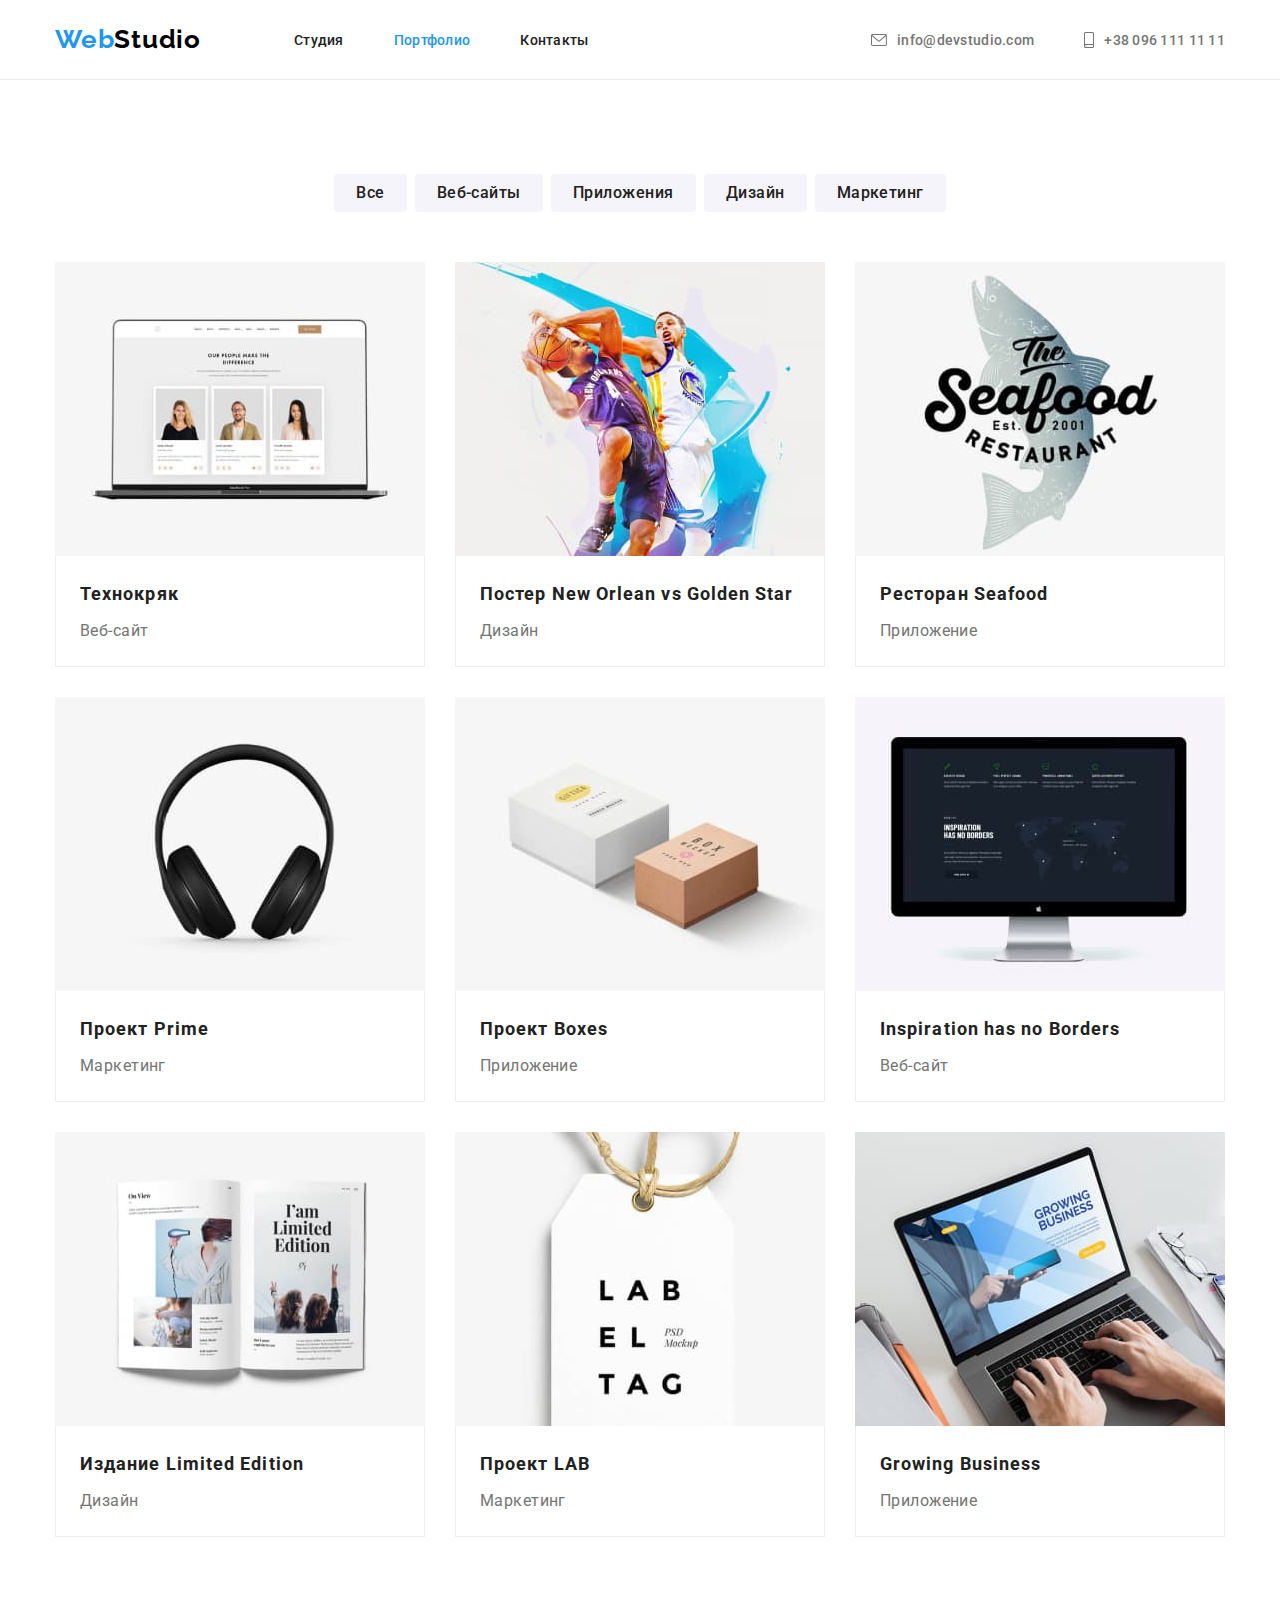
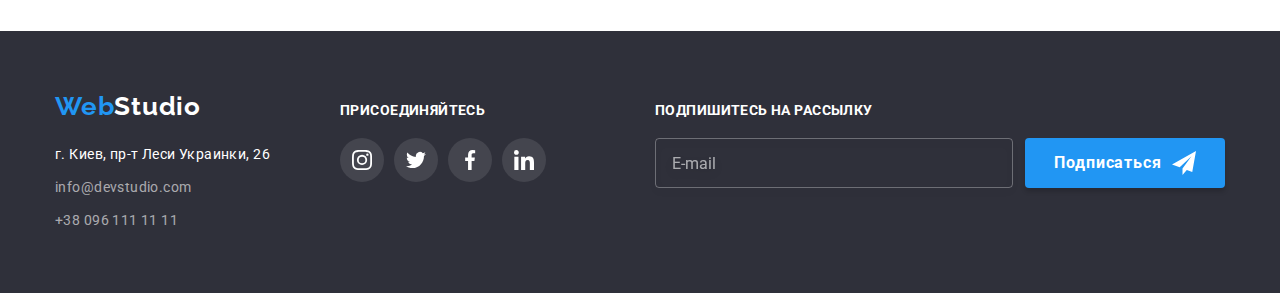
==== portfolio.html @ cc0d2522 "Переоформил Клиентов и Особенности" ====
<!DOCTYPE html>
<html lang="ru">
  <head>
    <meta charset="UTF-8" />
    <meta http-equiv="X-UA-Compatible" content="IE=edge" />
    <meta name="viewport" content="width=device-width, initial-scale=1.0" />
    <title>portfolio for homework8</title>
    <link rel="preconnect" href="https://fonts.googleapis.com" />
    <link rel="preconnect" href="https://fonts.gstatic.com" crossorigin />
    <link
      href="https://fonts.googleapis.com/css2?family=Raleway:wght@700&family=Roboto:wght@400;500;700;900&display=swap"
      rel="stylesheet"
    />
    <link
      rel="stylesheet"
      href="https://cdnjs.cloudflare.com/ajax/libs/modern-normalize/1.0.0/modern-normalize.min.css"
    />
    <link rel="stylesheet" href="./css/main.min.css" />
    <!-- <link rel="stylesheet" href="./css/styles.css" /> -->
  </head>

  <body>
    <header class="page-header">
      <div class="container">
        <nav class="header-nav">
          <a href="./" class="logo link page-header__logo"
            >Web<span class="logo-header">Studio</span></a
          >
          <ul class="site-nav">
            <li class="item"><a class="link site-nav__link" href="./index.html">Студия</a></li>
            <li class="item">
              <a class="current link site-nav__link" href="./portfolio.html">Портфолио</a>
            </li>
            <li class="item"><a class="link site-nav__link" href="#contacts">Контакты</a></li>
          </ul>
        </nav>
        <ul class="contacts-nav">
          <li class="item">
            <a class="link contacts-nav__link" href="mailto:info@devstudio.com">
              <svg class="contacts-nav__icon" width="16" height="12" aria-label="icon envelope">
                <use href="./images/icons.svg#icon-envelope"></use>
              </svg>
              info@devstudio.com</a
            >
          </li>
          <li class="item">
            <a class="link contacts-nav__link" href="tel:+380961111111">
              <svg class="contacts-nav__icon" width="10" height="16" aria-label="icon smartphone">
                <use href="./images/icons.svg#icon-smartphone"></use>
              </svg>
              +38 096 111 11 11</a
            >
          </li>
        </ul>
      </div>
    </header>

    <main>
      <section class="section">
        <div class="container">
          <h1 class="visually-hidden">Примеры работ (Портфолио)</h1>

          <ul class="filter-list">
            <li class="filter-list__item">
              <button type="button" class="filter-button">Все</button>
            </li>
            <li class="filter-list__item">
              <button type="button" class="filter-button">Веб-сайты</button>
            </li>
            <li class="filter-list__item">
              <button type="button" class="filter-button">Приложения</button>
            </li>
            <li class="filter-list__item">
              <button type="button" class="filter-button">Дизайн</button>
            </li>
            <li class="filter-list__item">
              <button type="button" class="filter-button">Маркетинг</button>
            </li>
          </ul>

          <ul class="examples">
            <li class="examples__item">
              <a class="examples__link link" href="">
                <div class="example-img-thumb">
                  <img src="./images/example1.jpg" alt="Пример сайта" width="370" height="294" />
                  <p class="popup-text">
                    Ресурс предлагает комплексные предложения с разным уровнем функционала и
                    сервисов. Все это позволит посетителю получить исчерпывающие сведения о компании
                    или частном лице.
                  </p>
                </div>
                <div class="examples__field">
                  <h2 class="examples__title">Технокряк</h2>
                  <p class="examples__text">Веб-сайт</p>
                </div>
              </a>
            </li>
            <li class="examples__item">
              <a class="examples__link link" href="">
                <div class="example-img-thumb">
                  <img src="./images/example2.jpg" alt="Пример сайта" width="370" height="294" />
                  <p class="popup-text">
                    Варкалось. Хливкие шорьки Пырялись по наве, И хрюкотали зелюки, Как мюмзики в
                    мове.
                  </p>
                </div>
                <div class="examples__field">
                  <h2 class="examples__title">Постер New Orlean vs Golden Star</h2>
                  <p class="examples__text">Дизайн</p>
                </div>
              </a>
            </li>
            <li class="examples__item">
              <a class="examples__link link" href="">
                <div class="example-img-thumb">
                  <img src="./images/example3.jpg" alt="Пример сайта" width="370" height="294" />
                  <p class="popup-text">
                    О, бойся Бармаглота, сын! Он так свирлеп и дик! А в глу́ше ры́мит исполин —
                    Злопастный Брандашмыг!
                  </p>
                </div>
                <div class="examples__field">
                  <h2 class="examples__title">Ресторан Seafood</h2>
                  <p class="examples__text">Приложение</p>
                </div>
              </a>
            </li>
            <li class="examples__item">
              <a class="examples__link link" href="">
                <div class="example-img-thumb">
                  <img src="./images/example4.jpg" alt="Пример сайта" width="370" height="294" />
                  <p class="popup-text">
                    Но взял он меч, и взял он щит, Высоких полон дум. В глущобу путь его лежит Под
                    дерево Тумтум.
                  </p>
                </div>
                <div class="examples__field">
                  <h2 class="examples__title">Проект Prime</h2>
                  <p class="examples__text">Маркетинг</p>
                </div>
              </a>
            </li>
            <li class="examples__item">
              <a class="examples__link link" href="">
                <div class="example-img-thumb">
                  <img src="./images/example5.jpg" alt="Пример сайта" width="370" height="294" />
                  <p class="popup-text">
                    Он стал под дерево и ждёт. И вдруг граахнул гром — Летит ужасный Бармаглот И
                    пылкает огнём!
                  </p>
                </div>
                <div class="examples__field">
                  <h2 class="examples__title">Проект Boxes</h2>
                  <p class="examples__text">Приложение</p>
                </div>
              </a>
            </li>
            <li class="examples__item">
              <a class="examples__link link" href="">
                <div class="example-img-thumb">
                  <img src="./images/example6.jpg" alt="Пример сайта" width="370" height="294" />
                  <p class="popup-text">
                    Раз-два, раз-два! Горит трава, Взы-взы — стрижает меч, Ува! Ува! И голова
                    Барабардает с плеч!
                  </p>
                </div>
                <div class="examples__field">
                  <h2 class="examples__title">Inspiration has no Borders</h2>
                  <p class="examples__text">Веб-сайт</p>
                </div>
              </a>
            </li>
            <li class="examples__item">
              <a class="examples__link link" href="">
                <div class="example-img-thumb">
                  <img src="./images/example7.jpg" alt="Пример сайта" width="370" height="294" />
                  <p class="popup-text">
                    О светозарный мальчик мой! Ты победил в бою! О храброславленный герой, Хвалу
                    тебе пою!
                  </p>
                </div>
                <div class="examples__field">
                  <h2 class="examples__title">Издание Limited Edition</h2>
                  <p class="examples__text">Дизайн</p>
                </div>
              </a>
            </li>
            <li class="examples__item">
              <a class="examples__link link" href="">
                <div class="example-img-thumb">
                  <img src="./images/example8.jpg" alt="Пример сайта" width="370" height="294" />
                  <p class="popup-text">
                    Варкалось. Хливкие шорьки Пырялись по наве. И хрюкотали зелюки, Как мюмзики в
                    мове.
                  </p>
                </div>
                <div class="examples__field">
                  <h2 class="examples__title">Проект LAB</h2>
                  <p class="examples__text">Маркетинг</p>
                </div>
              </a>
            </li>
            <li class="examples__item">
              <a class="examples__link link" href="">
                <div class="example-img-thumb">
                  <img src="./images/example9.jpg" alt="Пример сайта" width="370" height="294" />
                  <p class="popup-text">
                    Twas brillig, and the slithy toves Did gyre and gimble in the wabe; All mimsy
                    were the borogoves, And the mome raths outgrabe.
                  </p>
                </div>
                <div class="examples__field">
                  <h2 class="examples__title">Growing Business</h2>
                  <p class="examples__text">Приложение</p>
                </div>
              </a>
            </li>
          </ul>
        </div>
      </section>
    </main>

    <footer class="page-footer">
      <div class="container">
        <div class="contacts-block">
          <a href="./" class="logo link">Web<span class="logo-footer">Studio</span></a>
          <address id="contacts" class="footer-address">
            <ul class="contacts-list">
              <li class="item">
                <a
                  href="https://goo.gl/maps/wTGTLdtdXk9S9kmZ7"
                  target="_blank"
                  rel="noopener noreferrer"
                  class="link"
                  >г. Киев, пр-т Леси Украинки, 26
                </a>
              </li>
              <li class="item">
                <a class="contacts-list__link link" href="mailto:info@devstudio.com"
                  >info@devstudio.com</a
                >
              </li>
              <li class="item">
                <a class="contacts-list__link link" href="tel:+380961111111">+38 096 111 11 11</a>
              </li>
            </ul>
          </address>
        </div>

        <div class="connect-block">
          <b class="connect-block__title">Присоединяйтесь</b>
          <ul class="social-list">
            <li class="social-list__item">
              <a href="" class="social-list__link link page-footer__social-link">
                <svg class="social-list__icon" width="20" height="20" aria-label="instagram">
                  <use href="./images/icons.svg#icon-instagram"></use>
                </svg>
              </a>
            </li>
            <li class="social-list__item">
              <a href="" class="social-list__link link page-footer__social-link">
                <svg class="social-list__icon" width="20" height="20" aria-label="twitter">
                  <use href="./images/icons.svg#icon-twitter"></use>
                </svg>
              </a>
            </li>
            <li class="social-list__item">
              <a href="" class="social-list__link link page-footer__social-link">
                <svg class="social-list__icon" width="20" height="20" aria-label="facebook">
                  <use href="./images/icons.svg#icon-facebook"></use>
                </svg>
              </a>
            </li>
            <li class="social-list__item">
              <a href="" class="social-list__link link page-footer__social-link">
                <svg class="social-list__icon" width="20" height="20" aria-label="linkedin">
                  <use href="./images/icons.svg#icon-linkedin"></use>
                </svg>
              </a>
            </li>
          </ul>
        </div>

        <div class="subscription">
          <b class="subscription__title">Подпишитесь на рассылку</b>
          <form class="subscription__field">
            <input type="email" name="mail" class="subscription__input" placeholder="E-mail" />
            <button type="button" class="main-button footer-button">
              Подписаться
              <svg class="icon-out" width="24" height="24" aria-label="">
                <use href="./images/icons.svg#icon-send"></use>
              </svg>
              <svg class="icon-in" width="24" height="24" aria-label="">
                <use href="./images/icons.svg#icon-send"></use>
              </svg>
            </button>
          </form>
        </div>
      </div>
    </footer>
  </body>
</html>
---- css/main.min.css ----
:root{--accent-color: #2196F3;--accent-2-color: #188CE8;--main-text-color: #757575;--title-text-color: #212121;--white-color: #FFFFFF;--black-color: #000000;--footer-bg-color: #2F303A;--hero-gradient-color: rgba(47, 48, 58, 0.4);--worklist-bg-color: rgba(47, 48, 58, 0.8);--hero-bg-color: #C4C4C4;--team-bg-color: #F5F4FA;--footer-contacts-color: rgba(255, 255, 255, 0.6);--header-border-color: #ECECEC;--border-color: #EEEEEE;--social-link-color: #AFB1B8;--connect-bg-cos-color: rgba(255, 255, 255, 0.1);--example-popup-bg-color: rgba(33, 150, 243, 0.9);--backdrop-bg-color: rgba(0, 0, 0, 0.2);--close-button-border-color: rgba(0, 0, 0, 0.1);--placeholder-text-color: rgba(117, 117, 117, 0.5);--modal-input-bg-color: rgba(33, 33, 33, 0.2);--footer-input-bg-color: rgba(255, 255, 255, 0.3);--main-font: "Roboto", sans-serif;--title-font: "Raleway", sans-serif;--examples-gap: 30px}.link{text-decoration:none;color:inherit}ul{list-style:none;margin:0;padding:0}h1,h2,h3,h4,h5,h6,p{margin:0;padding:0}html{scroll-behavior:smooth}.visually-hidden{position:absolute;width:1px;height:1px;margin:-1px;border:0;padding:0;white-space:nowrap;clip-path:inset(100%);clip:rect(0 0 0 0);overflow:hidden}@keyframes changeCurrentLine{0%{transform:scaleX(0)}100%{transform:scaleX(1)}}body{font-family:var(--main-font);font-size:14px;line-height:1.714;letter-spacing:.03em;color:var(--main-text-color);background-color:var(--white-color)}.section{padding-top:60px;padding-bottom:60px}@media screen and (min-width: 1200px){.section{padding-top:94px;padding-bottom:94px}}.container{margin:0 auto;padding:0 15px}@media screen and (min-width: 480px){.container{width:480px}}@media screen and (min-width: 768px){.container{width:768px}}@media screen and (min-width: 1200px){.container{width:1200px}}img{display:block;max-width:100%;height:auto}.main-button{min-width:200px;height:50px;cursor:pointer;font-family:inherit;font-weight:700;font-size:16px;line-height:1.875;letter-spacing:.06em;border-radius:4px;border:1px solid rgba(0,0,0,0);box-shadow:0px 4px 4px rgba(0,0,0,.15);color:var(--white-color);background-color:var(--accent-color);transition:background-color 250ms cubic-bezier(0.4, 0, 0.2, 1)}.main-button:hover,.main-button:focus{background-color:var(--accent-2-color)}.logo{font-family:var(--title-font);font-size:26px;font-weight:700;line-height:1.192;letter-spacing:.03em;color:var(--accent-color)}.section-title{font-size:36px;font-weight:700;line-height:1.167;text-align:center;margin-bottom:50px;color:var(--title-text-color)}@media screen and (max-width: 1199px){.section-title{font-size:28px;margin-bottom:30px}}.social-list{display:flex;justify-content:center}.social-list__item:not(:last-child){margin-right:10px}.social-list__link{display:flex;justify-content:center;align-items:center;width:44px;height:44px;border-radius:50%;color:var(--social-link-color);background-color:var(--white-color);transition:color 250ms cubic-bezier(0.4, 0, 0.2, 1);transition:background-color 250ms cubic-bezier(0.4, 0, 0.2, 1)}.social-list__link:hover,.social-list__link:focus{color:var(--white-color);background-color:var(--accent-color);outline:none}.social-list__icon{fill:currentColor}.page-header{border-bottom:1px solid var(--header-border-color);background-color:var(--white-color)}.page-header .container{display:flex;align-items:center}.page-header__logo{margin-right:93px}.menu-button{display:inline-flex;justify-content:center;align-items:center;margin:0;padding:0;width:40px;height:40px;border:none;background-color:rgba(0,0,0,0)}.header-nav{display:flex;align-items:center}.logo-header{color:var(--black-color)}.site-nav,.contacts-nav{display:flex;align-items:center;padding-top:20px;padding-bottom:19px;font-size:14px;font-weight:500;line-height:1.143;letter-spacing:.02em}.site-nav .item:not(:last-child),.contacts-nav .item:not(:last-child){margin-right:50px}.site-nav__link{position:relative;display:block;padding-top:12px;padding-bottom:12px;color:var(--title-text-color);transition:color 250ms cubic-bezier(0.4, 0, 0.2, 1)}.site-nav__link:hover,.site-nav__link:focus{color:var(--accent-color)}.site-nav__link::after{content:"";display:block;width:100%;height:4px;position:absolute;left:0;bottom:-20px;background-color:var(--accent-color);border-radius:2px;transform:scaleX(0)}.current.site-nav__link::after{animation:changeCurrentLine 250ms cubic-bezier(0.4, 0, 0.2, 1) forwards}.site-nav .current{color:var(--accent-color)}.contacts-nav{margin-left:auto}.contacts-nav__icon{margin-right:10px;fill:currentColor}.contacts-nav__link{display:flex;align-items:center;padding-top:12px;padding-bottom:12px;color:var(--main-text-color);transition:color 250ms cubic-bezier(0.4, 0, 0.2, 1)}.contacts-nav__link:hover,.contacts-nav__link:focus{color:var(--accent-color)}.hero{max-width:1600px;margin:0 auto;height:600px;padding-top:200px;padding-bottom:200px;background-color:var(--hero-bg-color);text-align:center;background-image:linear-gradient(to bottom, var(--hero-gradient-color), var(--hero-gradient-color)),url(../images/hero.jpg);background-repeat:no-repeat;background-position:center}.hero__title{width:696px;margin:0 auto;margin-bottom:30px;font-size:44px;font-weight:900;line-height:1.364;letter-spacing:.06em;text-align:center;text-transform:uppercase;color:var(--white-color)}@media screen and (min-width: 768px){.feature-list{display:flex;flex-wrap:wrap;gap:30px}}@media screen and (min-width: 480px){.feature-list__item{width:450px}}@media screen and (max-width: 767px){.feature-list__item{margin-bottom:30px}}@media screen and (min-width: 768px){.feature-list__item{width:354px}}@media screen and (min-width: 1200px){.feature-list__item{width:270px}}.feature-list__icon-field{display:flex;align-items:center;justify-content:center;height:120px;margin-bottom:30px;background-color:var(--team-bg-color);border-radius:4px}.feature-list__title{font-size:14px;font-weight:700;line-height:1.143;letter-spacing:.03em;text-transform:uppercase;margin-bottom:10px;color:var(--title-text-color)}@media screen and (max-width: 767px){.feature-list__title{text-align:center}}.feature-list__text{font-weight:400}.works{padding-top:0}@media screen and (max-width: 1199px){.works{display:none}}.works-list{display:flex}.works-list__item{position:relative}.works-list__item:not(:last-child){margin-right:30px}.works-list__title{position:absolute;left:0;bottom:0;width:100%;height:70px;display:flex;align-items:center;justify-content:center;font-size:14px;font-weight:700;line-height:1.143;letter-spacing:.03em;text-transform:uppercase;color:var(--white-color);background-color:var(--worklist-bg-color)}.team{background-color:var(--team-bg-color)}@media screen and (min-width: 768px){.team-list{display:flex;flex-wrap:wrap;justify-content:center;gap:30px}}.team-list__item{width:270px;background-color:var(--white-color);text-align:center;box-shadow:0px 1px 3px rgba(0,0,0,.12),0px 1px 1px rgba(0,0,0,.14),0px 2px 1px rgba(0,0,0,.2);border-radius:0 0 4px 4px}@media screen and (max-width: 767px){.team-list__item{margin:0 auto 30px}}@media screen and (min-width: 480px){.team-list__item{width:450px;padding-bottom:24px}}@media screen and (min-width: 768px){.team-list__item{width:354px;padding-bottom:24px}}@media screen and (min-width: 1200px){.team-list__item{width:270px;padding-bottom:30px}}.team-list__img{margin-bottom:30px}.team-list__title{font-size:16px;font-weight:500;line-height:1.188;letter-spacing:.03em;margin-bottom:10px;color:var(--title-text-color)}.team-list__text{font-size:16px;font-weight:400;line-height:1.188;letter-spacing:.03em;margin-bottom:16px}.clients-list{display:flex;gap:30px}@media screen and (max-width: 1199px){.clients-list{flex-wrap:wrap}}@media screen and (min-width: 480px){.clients-list__item{width:calc((100% - 30px)/2)}}@media screen and (min-width: 768px){.clients-list__item{width:calc((100% - 60px)/3)}}@media screen and (min-width: 1200px){.clients-list__item{width:calc((100% - 150px)/6)}}.client-list__link{display:flex;align-items:center;justify-content:center;height:92px;color:var(--social-link-color);border:1px solid currentColor;border-radius:4px;transition:color 250ms cubic-bezier(0.4, 0, 0.2, 1)}.client-list__link:hover{color:var(--accent-color)}.client-list__link:focus{color:var(--accent-color);outline:none}.client-list__icon{fill:currentColor}.page-footer{background-color:var(--footer-bg-color);padding:60px 0}.page-footer .container{display:flex;align-items:baseline}.page-footer__social-link{color:var(--white-color);background-color:var(--connect-bg-cos-color)}.contacts-block{margin-right:70px}.logo-footer{color:var(--white-color)}.footer-address{font-style:normal;font-weight:400;color:var(--white-color);margin-top:20px}.contacts-list .item:not(:first-child){margin-top:9px}.contacts-list__link{font-style:normal;font-weight:400;color:var(--footer-contacts-color)}.connect-block__title,.subscription__title{display:block;margin-bottom:20px;font-weight:700;line-height:1.143;text-transform:uppercase;color:var(--white-color)}.subscription{margin-left:auto}.subscription__field{display:flex}.subscription__input{display:block;margin-right:12px;width:358px;height:50px;padding-left:16px;font-size:16px;line-height:1.25;border:1px solid var(--footer-input-bg-color);border-radius:4px;filter:drop-shadow(0px 4px 4px rgba(0, 0, 0, 0.15));color:var(--white-color);background-color:rgba(0,0,0,0)}.subscription__input::placeholder{color:var(--footer-contacts-color)}.footer-button{position:relative;display:flex;align-items:center;justify-content:center;gap:10px;overflow:hidden}.footer-button:hover,.footer-button:focus{background-color:var(--accent-2-color)}.footer-button .icon-in{position:absolute;right:27px;transform:translate(-40px, 40px)}.footer-button:hover .icon-out,.footer-button:focus .icon-out{transform:translate(40px, -40px);transition:transform 250ms cubic-bezier(0.4, 0, 0.2, 1)}.footer-button:hover .icon-in,.footer-button:focus .icon-in{transform:translateY(0);transition:transform 250ms cubic-bezier(0.4, 0, 0.2, 1)}.filter-list{display:flex;justify-content:center;margin-bottom:50px}.filter-list__item+.filter-list__item{margin-left:8px}.filter-button{padding:6px 22px;cursor:pointer;font-family:inherit;font-weight:500;font-size:16px;line-height:1.625;letter-spacing:.03em;color:var(--title-text-color);background-color:var(--team-bg-color);border-radius:4px;border-width:0;transition:box-shadow 250ms cubic-bezier(0.4, 0, 0.2, 1),background-color 250ms cubic-bezier(0.4, 0, 0.2, 1)}.filter-button:hover,.filter-button:focus{color:var(--white-color);background-color:var(--accent-color);box-shadow:0px 3px 1px rgba(0,0,0,.1),0px 1px 2px rgba(0,0,0,.08),0px 2px 2px rgba(0,0,0,.12)}.examples{display:flex;flex-wrap:wrap;margin-top:calc(-1*var(--examples-gap));margin-left:calc(-1*var(--examples-gap))}.examples__item{max-width:370px;margin-top:var(--examples-gap);margin-left:var(--examples-gap)}.examples__link{display:block;transition:box-shadow 250ms cubic-bezier(0.4, 0, 0.2, 1)}.examples__link:hover,.examples__link:focus{box-shadow:0px 1px 1px rgba(0,0,0,.12),0px 4px 4px rgba(0,0,0,.06),1px 4px 6px rgba(0,0,0,.16)}.examples__field{padding:20px 24px;border:solid var(--border-color);border-width:0 1px 1px 1px}.examples__title{font-weight:700;font-size:18px;line-height:2;letter-spacing:.06em;color:var(--title-text-color);margin-bottom:4px}.examples__text{font-weight:400;font-size:16px;line-height:1.875}.example-img-thumb{position:relative;overflow:hidden}.popup-text{display:flex;width:100%;height:100%;padding-left:24px;padding-right:24px;position:absolute;left:0;bottom:0;align-items:center;font-size:18px;line-height:1.556;color:var(--white-color);background:var(--example-popup-bg-color);pointer-events:none;transform:translateY(101%);transition:transform 250ms cubic-bezier(0.4, 0, 0.2, 1)}.examples__link:hover .popup-text,.examples__link:focus .popup-text{transform:translateY(0)}.backdrop{position:fixed;z-index:100;top:0;left:0;bottom:0;right:0;background-color:var(--backdrop-bg-color);opacity:1;visibility:visible;transition:opacity 250ms cubic-bezier(0.4, 0, 0.2, 1),visibility 250ms cubic-bezier(0.4, 0, 0.2, 1)}.backdrop.is-hidden{opacity:0;visibility:hidden;pointer-events:none}.modal{position:absolute;width:528px;top:50%;left:50%;padding:40px;background-color:var(--white-color);box-shadow:0px 1px 3px rgba(0,0,0,.12),0px 1px 1px rgba(0,0,0,.14),0px 2px 1px rgba(0,0,0,.2);border-radius:4px;transform:translate(-50%, -50%) scale(1);transition:transform 250ms cubic-bezier(0.4, 0, 0.2, 1)}.backdrop.is-hidden .modal{transform:translate(-50%, -50%) scale(1.25)}.close-modal-button{position:absolute;top:8px;right:8px;display:flex;justify-content:center;align-items:center;width:30px;height:30px;border:1px solid var(--close-button-border-color);border-radius:50%;color:var(--black-color);background-color:rgba(0,0,0,0);transition:color 250ms cubic-bezier(0.4, 0, 0.2, 1)}.close-modal-button:hover,.close-modal-button:focus{color:var(--accent-color)}.close-modal-button__icon{fill:currentColor}.order-form{text-align:center}.form-title{display:inline-block;font-size:20px;line-height:1.15;letter-spacing:.03em;color:var(--title-text-color)}.input-label{display:block;font-size:12px;line-height:1.167;letter-spacing:.01em;text-align:left;margin-top:12px}.input-label+.input-label{margin-top:10px}.input-area{position:relative;margin-top:4px}.input-field{display:block;width:100%;font-size:16px;height:40px;border:1px solid var(--modal-input-bg-color);border-radius:4px;padding-left:42px;background-color:rgba(0,0,0,0);cursor:pointer;color:var(--title-text-color);transition:border-color 250ms cubic-bezier(0.4, 0, 0.2, 1)}.input-field:hover,.input-field:focus{outline:none;border-color:var(--accent-color)}.input-icon{position:absolute;top:50%;transform:translateY(-50%);left:12px;fill:var(--title-text-color);transition:fill 250ms cubic-bezier(0.4, 0, 0.2, 1)}.input-field:hover+.input-icon,.input-field:focus+.input-icon{fill:var(--accent-color)}.textarea-field{display:block;margin-top:4px;resize:none;width:100%;font-size:14px;line-height:1.143;height:120px;padding:12px 16px;border:1px solid var(--modal-input-bg-color);border-radius:4px;background-color:rgba(0,0,0,0);cursor:pointer;color:var(--title-text-color);transition:border-color 250ms cubic-bezier(0.4, 0, 0.2, 1)}.textarea-field:hover,.textarea-field:focus{border-color:var(--accent-color);outline:none}.textarea-field::placeholder{font-size:12px;color:var(--placeholder-text-color);transition:font-size 250ms cubic-bezier(0.4, 0, 0.2, 1)}.textarea-field:hover::placeholder,.textarea-field:focus::placeholder{font-size:14px}.agree-field{margin-top:20px;margin-bottom:30px}.agree-field-label{display:inline-flex;align-items:center}.checkbox{appearance:none;position:absolute}.check-icon-field{display:inline-flex;justify-content:center;align-items:center;width:16px;height:15px;border:2px solid var(--title-text-color);border-radius:2px;margin-right:7px;transition:background-color 250ms cubic-bezier(0.4, 0, 0.2, 1),border-width 250ms cubic-bezier(0.4, 0, 0.2, 1)}.checkbox:focus-within+.check-icon-field{outline:1px solid var(--accent-color)}.checkbox:checked+.check-icon-field{background-color:var(--accent-color);border-width:0px}.agree-field input{margin-right:7px}.agree-link{margin-left:4px;color:var(--accent-color)}/*# sourceMappingURL=main.min.css.map */
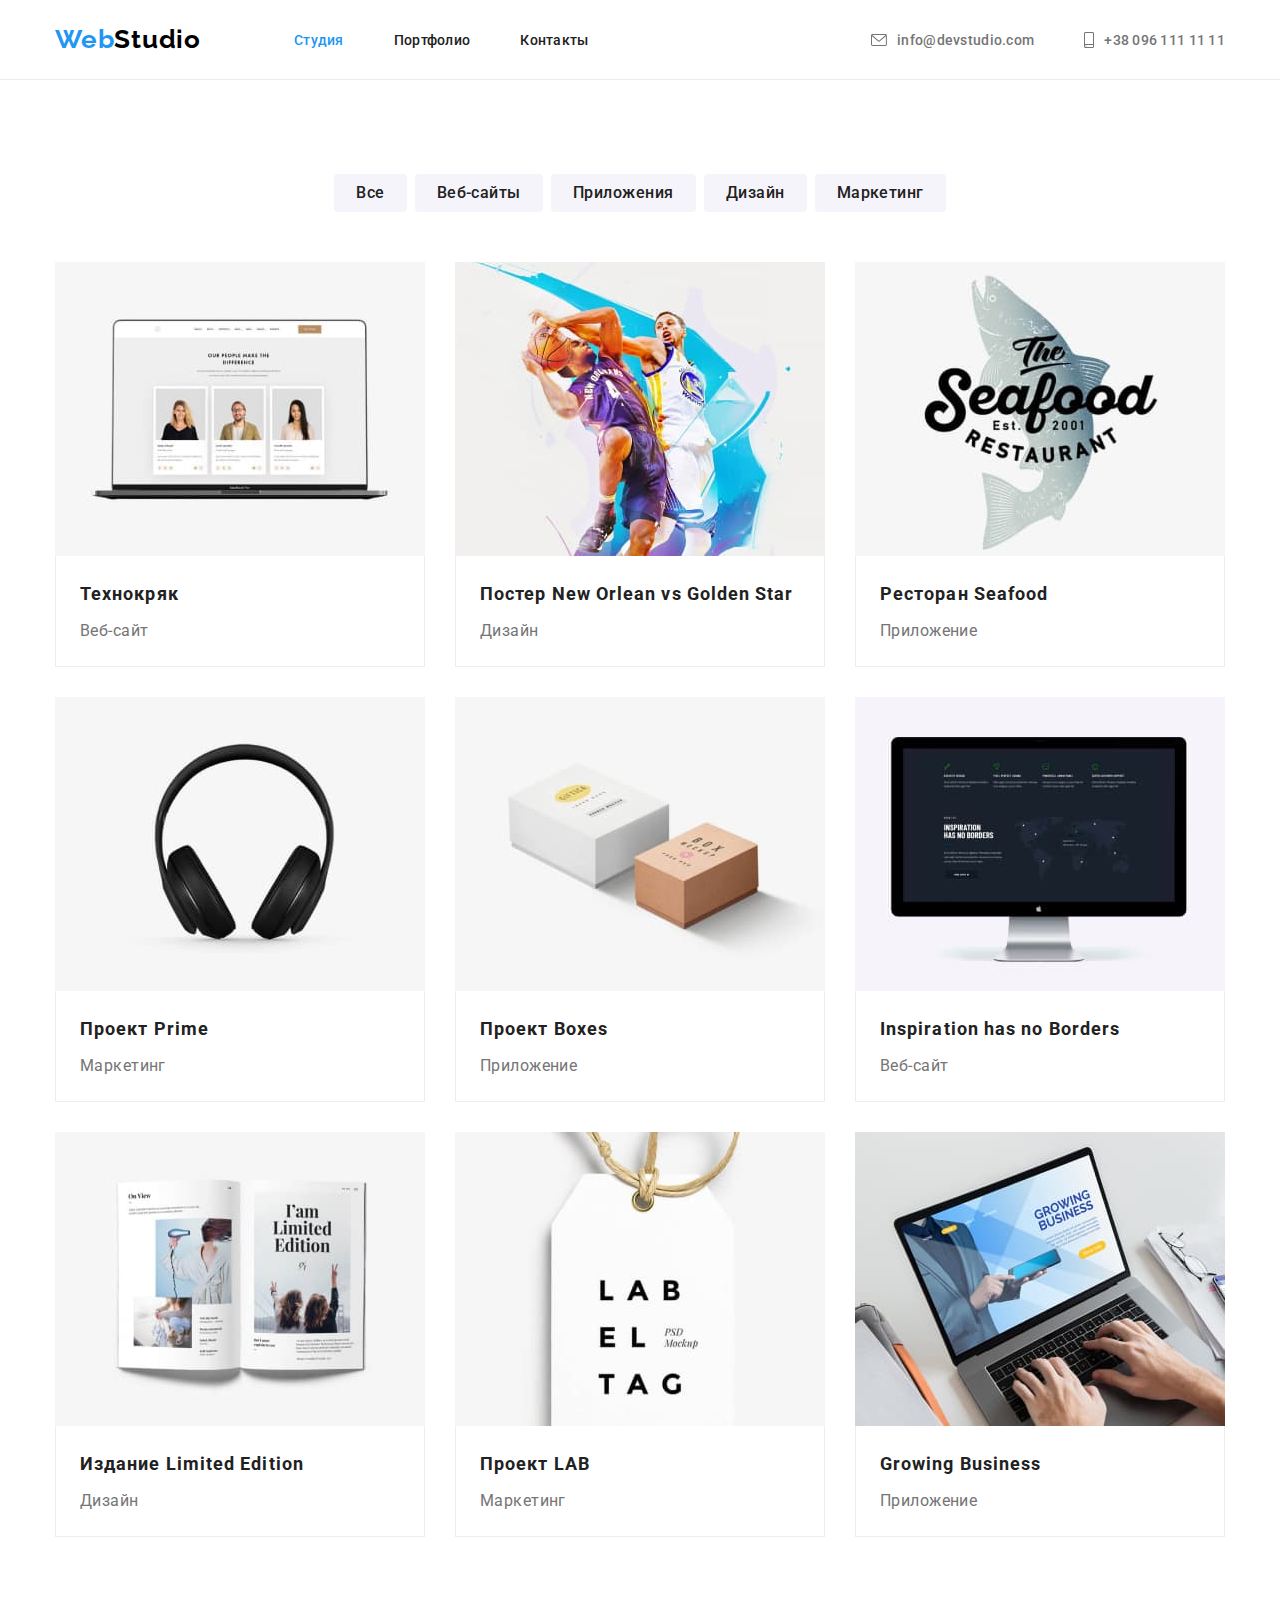
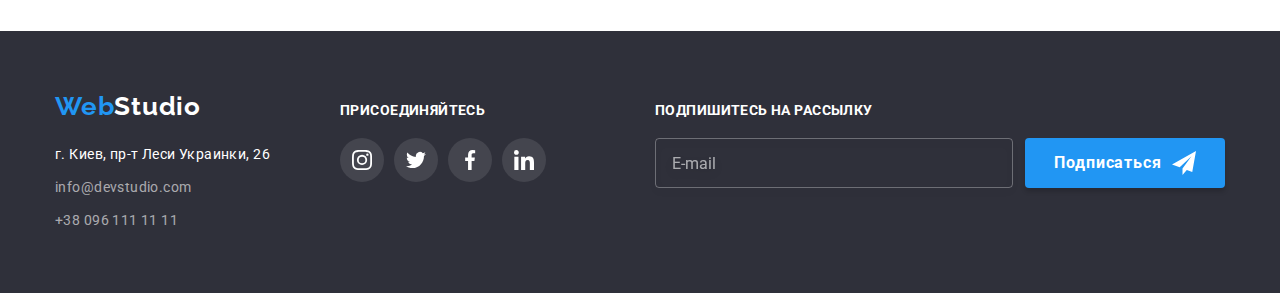
==== commit f573d10e: "Сделал адаптив разбираюсь с картинками" ====
--- a/portfolio.html
+++ b/portfolio.html
@@ -22,36 +22,70 @@
   <body>
     <header class="page-header">
       <div class="container">
-        <nav class="header-nav">
-          <a href="./" class="logo link page-header__logo"
-            >Web<span class="logo-header">Studio</span></a
-          >
-          <ul class="site-nav">
-            <li class="item"><a class="link site-nav__link" href="./index.html">Студия</a></li>
+        <a href="./" class="logo link page-header__logo"
+          >Web<span class="logo-header">Studio</span>
+        </a>
+        <button
+          type="button"
+          class="header-menu-button"
+          aria-expanded="false"
+          aria-controls="header-menu"
+          data-menu-button
+        >
+          <svg width="24" height="24" aria-label="Переключатель мобильного меню">
+            <use class="icon-menu" href="./images/icons/symbol-defs.svg#icon-menu"></use>
+            <use
+              class="icon-menu-close"
+              href="./images/icons/symbol-defs.svg#icon-menu-close"
+            ></use>
+          </svg>
+        </button>
+        <div class="header-menu" id="header-menu" data-menu>
+          <nav class="header-nav" id="navigation">
+            <ul class="site-nav">
+              <li class="item">
+                <a class="current link site-nav__link" href="./index.html">Студия</a>
+              </li>
+              <li class="item">
+                <a class="link site-nav__link" href="./portfolio.html">Портфолио</a>
+              </li>
+              <li class="item"><a class="link site-nav__link" href="#contacts">Контакты</a></li>
+            </ul>
+          </nav>
+          <ul class="contacts-nav">
             <li class="item">
-              <a class="current link site-nav__link" href="./portfolio.html">Портфолио</a>
-            </li>
-            <li class="item"><a class="link site-nav__link" href="#contacts">Контакты</a></li>
-          </ul>
-        </nav>
-        <ul class="contacts-nav">
-          <li class="item">
-            <a class="link contacts-nav__link" href="mailto:info@devstudio.com">
-              <svg class="contacts-nav__icon" width="16" height="12" aria-label="icon envelope">
-                <use href="./images/icons.svg#icon-envelope"></use>
-              </svg>
-              info@devstudio.com</a
-            >
-          </li>
-          <li class="item">
-            <a class="link contacts-nav__link" href="tel:+380961111111">
-              <svg class="contacts-nav__icon" width="10" height="16" aria-label="icon smartphone">
-                <use href="./images/icons.svg#icon-smartphone"></use>
-              </svg>
-              +38 096 111 11 11</a
-            >
-          </li>
-        </ul>
+              <a class="link contacts-nav__link" href="mailto:info@devstudio.com">
+                <svg class="contacts-nav__icon" width="16" height="12" aria-label="icon envelope">
+                  <use href="./images/icons.svg#icon-envelope"></use>
+                </svg>
+                info@devstudio.com</a
+              >
+            </li>
+            <li class="item">
+              <a class="link contacts-nav__link" href="tel:+380961111111">
+                <svg class="contacts-nav__icon" width="10" height="16" aria-label="icon smartphone">
+                  <use href="./images/icons.svg#icon-smartphone"></use>
+                </svg>
+                +38 096 111 11 11</a
+              >
+            </li>
+          </ul>
+
+          <ul class="social-links">
+            <li class="social-links__item">
+              <a href="" class="social-links__link link">Instagram</a>
+            </li>
+            <li class="social-links__item">
+              <a href="" class="social-links__link link">Twitter</a>
+            </li>
+            <li class="social-links__item">
+              <a href="" class="social-links__link link">Facebook</a>
+            </li>
+            <li class="social-links__item">
+              <a href="" class="social-links__link link">LinkedIn</a>
+            </li>
+          </ul>
+        </div>
       </div>
     </header>
 
@@ -82,7 +116,13 @@
             <li class="examples__item">
               <a class="examples__link link" href="">
                 <div class="example-img-thumb">
-                  <img src="./images/example1.jpg" alt="Пример сайта" width="370" height="294" />
+                  <img
+                    src="./images/example1.jpg"
+                    class="examples__img"
+                    alt="Пример сайта"
+                    width="370"
+                    height="294"
+                  />
                   <p class="popup-text">
                     Ресурс предлагает комплексные предложения с разным уровнем функционала и
                     сервисов. Все это позволит посетителю получить исчерпывающие сведения о компании
@@ -98,7 +138,13 @@
             <li class="examples__item">
               <a class="examples__link link" href="">
                 <div class="example-img-thumb">
-                  <img src="./images/example2.jpg" alt="Пример сайта" width="370" height="294" />
+                  <img
+                    src="./images/example2.jpg"
+                    class="examples__img"
+                    alt="Пример сайта"
+                    width="370"
+                    height="294"
+                  />
                   <p class="popup-text">
                     Варкалось. Хливкие шорьки Пырялись по наве, И хрюкотали зелюки, Как мюмзики в
                     мове.
@@ -113,7 +159,13 @@
             <li class="examples__item">
               <a class="examples__link link" href="">
                 <div class="example-img-thumb">
-                  <img src="./images/example3.jpg" alt="Пример сайта" width="370" height="294" />
+                  <img
+                    src="./images/example3.jpg"
+                    class="examples__img"
+                    alt="Пример сайта"
+                    width="370"
+                    height="294"
+                  />
                   <p class="popup-text">
                     О, бойся Бармаглота, сын! Он так свирлеп и дик! А в глу́ше ры́мит исполин —
                     Злопастный Брандашмыг!
@@ -128,7 +180,13 @@
             <li class="examples__item">
               <a class="examples__link link" href="">
                 <div class="example-img-thumb">
-                  <img src="./images/example4.jpg" alt="Пример сайта" width="370" height="294" />
+                  <img
+                    src="./images/example4.jpg"
+                    class="examples__img"
+                    alt="Пример сайта"
+                    width="370"
+                    height="294"
+                  />
                   <p class="popup-text">
                     Но взял он меч, и взял он щит, Высоких полон дум. В глущобу путь его лежит Под
                     дерево Тумтум.
@@ -143,7 +201,13 @@
             <li class="examples__item">
               <a class="examples__link link" href="">
                 <div class="example-img-thumb">
-                  <img src="./images/example5.jpg" alt="Пример сайта" width="370" height="294" />
+                  <img
+                    src="./images/example5.jpg"
+                    class="examples__img"
+                    alt="Пример сайта"
+                    width="370"
+                    height="294"
+                  />
                   <p class="popup-text">
                     Он стал под дерево и ждёт. И вдруг граахнул гром — Летит ужасный Бармаглот И
                     пылкает огнём!
@@ -158,7 +222,13 @@
             <li class="examples__item">
               <a class="examples__link link" href="">
                 <div class="example-img-thumb">
-                  <img src="./images/example6.jpg" alt="Пример сайта" width="370" height="294" />
+                  <img
+                    src="./images/example6.jpg"
+                    class="examples__img"
+                    alt="Пример сайта"
+                    width="370"
+                    height="294"
+                  />
                   <p class="popup-text">
                     Раз-два, раз-два! Горит трава, Взы-взы — стрижает меч, Ува! Ува! И голова
                     Барабардает с плеч!
@@ -173,7 +243,13 @@
             <li class="examples__item">
               <a class="examples__link link" href="">
                 <div class="example-img-thumb">
-                  <img src="./images/example7.jpg" alt="Пример сайта" width="370" height="294" />
+                  <img
+                    src="./images/example7.jpg"
+                    class="examples__img"
+                    alt="Пример сайта"
+                    width="370"
+                    height="294"
+                  />
                   <p class="popup-text">
                     О светозарный мальчик мой! Ты победил в бою! О храброславленный герой, Хвалу
                     тебе пою!
@@ -188,7 +264,13 @@
             <li class="examples__item">
               <a class="examples__link link" href="">
                 <div class="example-img-thumb">
-                  <img src="./images/example8.jpg" alt="Пример сайта" width="370" height="294" />
+                  <img
+                    src="./images/example8.jpg"
+                    class="examples__img"
+                    alt="Пример сайта"
+                    width="370"
+                    height="294"
+                  />
                   <p class="popup-text">
                     Варкалось. Хливкие шорьки Пырялись по наве. И хрюкотали зелюки, Как мюмзики в
                     мове.
@@ -203,7 +285,13 @@
             <li class="examples__item">
               <a class="examples__link link" href="">
                 <div class="example-img-thumb">
-                  <img src="./images/example9.jpg" alt="Пример сайта" width="370" height="294" />
+                  <img
+                    src="./images/example9.jpg"
+                    class="examples__img"
+                    alt="Пример сайта"
+                    width="370"
+                    height="294"
+                  />
                   <p class="popup-text">
                     Twas brillig, and the slithy toves Did gyre and gimble in the wabe; All mimsy
                     were the borogoves, And the mome raths outgrabe.
@@ -220,10 +308,13 @@
       </section>
     </main>
 
+    
     <footer class="page-footer">
       <div class="container">
-        <div class="contacts-block">
-          <a href="./" class="logo link">Web<span class="logo-footer">Studio</span></a>
+
+        <div class="footer-wrapper">
+           <div class="contacts-block">
+          <a href="#navigation" class="logo link">Web<span class="logo-footer">Studio</span></a>
           <address id="contacts" class="footer-address">
             <ul class="contacts-list">
               <li class="item">
@@ -231,7 +322,7 @@
                   href="https://goo.gl/maps/wTGTLdtdXk9S9kmZ7"
                   target="_blank"
                   rel="noopener noreferrer"
-                  class="link"
+                  class="adress link"
                   >г. Киев, пр-т Леси Украинки, 26
                 </a>
               </li>
@@ -245,9 +336,9 @@
               </li>
             </ul>
           </address>
-        </div>
-
-        <div class="connect-block">
+          </div>
+
+          <div class="connect-block">
           <b class="connect-block__title">Присоединяйтесь</b>
           <ul class="social-list">
             <li class="social-list__item">
@@ -279,12 +370,14 @@
               </a>
             </li>
           </ul>
+          </div>
         </div>
 
         <div class="subscription">
           <b class="subscription__title">Подпишитесь на рассылку</b>
           <form class="subscription__field">
             <input type="email" name="mail" class="subscription__input" placeholder="E-mail" />
+
             <button type="button" class="main-button footer-button">
               Подписаться
               <svg class="icon-out" width="24" height="24" aria-label="">
@@ -297,6 +390,10 @@
           </form>
         </div>
       </div>
+      </div>
+
     </footer>
+
+    <script src="./js/menu.js"></script>
   </body>
 </html>
--- a/css/main.min.css
+++ b/css/main.min.css
@@ -1 +1 @@
-:root{--accent-color: #2196F3;--accent-2-color: #188CE8;--main-text-color: #757575;--title-text-color: #212121;--white-color: #FFFFFF;--black-color: #000000;--footer-bg-color: #2F303A;--hero-gradient-color: rgba(47, 48, 58, 0.4);--worklist-bg-color: rgba(47, 48, 58, 0.8);--hero-bg-color: #C4C4C4;--team-bg-color: #F5F4FA;--footer-contacts-color: rgba(255, 255, 255, 0.6);--header-border-color: #ECECEC;--border-color: #EEEEEE;--social-link-color: #AFB1B8;--connect-bg-cos-color: rgba(255, 255, 255, 0.1);--example-popup-bg-color: rgba(33, 150, 243, 0.9);--backdrop-bg-color: rgba(0, 0, 0, 0.2);--close-button-border-color: rgba(0, 0, 0, 0.1);--placeholder-text-color: rgba(117, 117, 117, 0.5);--modal-input-bg-color: rgba(33, 33, 33, 0.2);--footer-input-bg-color: rgba(255, 255, 255, 0.3);--main-font: "Roboto", sans-serif;--title-font: "Raleway", sans-serif;--examples-gap: 30px}.link{text-decoration:none;color:inherit}ul{list-style:none;margin:0;padding:0}h1,h2,h3,h4,h5,h6,p{margin:0;padding:0}html{scroll-behavior:smooth}.visually-hidden{position:absolute;width:1px;height:1px;margin:-1px;border:0;padding:0;white-space:nowrap;clip-path:inset(100%);clip:rect(0 0 0 0);overflow:hidden}@keyframes changeCurrentLine{0%{transform:scaleX(0)}100%{transform:scaleX(1)}}body{font-family:var(--main-font);font-size:14px;line-height:1.714;letter-spacing:.03em;color:var(--main-text-color);background-color:var(--white-color)}.section{padding-top:60px;padding-bottom:60px}@media screen and (min-width: 1200px){.section{padding-top:94px;padding-bottom:94px}}.container{margin:0 auto;padding:0 15px}@media screen and (min-width: 480px){.container{width:480px}}@media screen and (min-width: 768px){.container{width:768px}}@media screen and (min-width: 1200px){.container{width:1200px}}img{display:block;max-width:100%;height:auto}.main-button{min-width:200px;height:50px;cursor:pointer;font-family:inherit;font-weight:700;font-size:16px;line-height:1.875;letter-spacing:.06em;border-radius:4px;border:1px solid rgba(0,0,0,0);box-shadow:0px 4px 4px rgba(0,0,0,.15);color:var(--white-color);background-color:var(--accent-color);transition:background-color 250ms cubic-bezier(0.4, 0, 0.2, 1)}.main-button:hover,.main-button:focus{background-color:var(--accent-2-color)}.logo{font-family:var(--title-font);font-size:26px;font-weight:700;line-height:1.192;letter-spacing:.03em;color:var(--accent-color)}.section-title{font-size:36px;font-weight:700;line-height:1.167;text-align:center;margin-bottom:50px;color:var(--title-text-color)}@media screen and (max-width: 1199px){.section-title{font-size:28px;margin-bottom:30px}}.social-list{display:flex;justify-content:center}.social-list__item:not(:last-child){margin-right:10px}.social-list__link{display:flex;justify-content:center;align-items:center;width:44px;height:44px;border-radius:50%;color:var(--social-link-color);background-color:var(--white-color);transition:color 250ms cubic-bezier(0.4, 0, 0.2, 1);transition:background-color 250ms cubic-bezier(0.4, 0, 0.2, 1)}.social-list__link:hover,.social-list__link:focus{color:var(--white-color);background-color:var(--accent-color);outline:none}.social-list__icon{fill:currentColor}.page-header{border-bottom:1px solid var(--header-border-color);background-color:var(--white-color)}.page-header .container{display:flex;align-items:center}.page-header__logo{margin-right:93px}.menu-button{display:inline-flex;justify-content:center;align-items:center;margin:0;padding:0;width:40px;height:40px;border:none;background-color:rgba(0,0,0,0)}.header-nav{display:flex;align-items:center}.logo-header{color:var(--black-color)}.site-nav,.contacts-nav{display:flex;align-items:center;padding-top:20px;padding-bottom:19px;font-size:14px;font-weight:500;line-height:1.143;letter-spacing:.02em}.site-nav .item:not(:last-child),.contacts-nav .item:not(:last-child){margin-right:50px}.site-nav__link{position:relative;display:block;padding-top:12px;padding-bottom:12px;color:var(--title-text-color);transition:color 250ms cubic-bezier(0.4, 0, 0.2, 1)}.site-nav__link:hover,.site-nav__link:focus{color:var(--accent-color)}.site-nav__link::after{content:"";display:block;width:100%;height:4px;position:absolute;left:0;bottom:-20px;background-color:var(--accent-color);border-radius:2px;transform:scaleX(0)}.current.site-nav__link::after{animation:changeCurrentLine 250ms cubic-bezier(0.4, 0, 0.2, 1) forwards}.site-nav .current{color:var(--accent-color)}.contacts-nav{margin-left:auto}.contacts-nav__icon{margin-right:10px;fill:currentColor}.contacts-nav__link{display:flex;align-items:center;padding-top:12px;padding-bottom:12px;color:var(--main-text-color);transition:color 250ms cubic-bezier(0.4, 0, 0.2, 1)}.contacts-nav__link:hover,.contacts-nav__link:focus{color:var(--accent-color)}.hero{max-width:1600px;margin:0 auto;height:600px;padding-top:200px;padding-bottom:200px;background-color:var(--hero-bg-color);text-align:center;background-image:linear-gradient(to bottom, var(--hero-gradient-color), var(--hero-gradient-color)),url(../images/hero.jpg);background-repeat:no-repeat;background-position:center}.hero__title{width:696px;margin:0 auto;margin-bottom:30px;font-size:44px;font-weight:900;line-height:1.364;letter-spacing:.06em;text-align:center;text-transform:uppercase;color:var(--white-color)}@media screen and (min-width: 768px){.feature-list{display:flex;flex-wrap:wrap;gap:30px}}@media screen and (min-width: 480px){.feature-list__item{width:450px}}@media screen and (max-width: 767px){.feature-list__item{margin-bottom:30px}}@media screen and (min-width: 768px){.feature-list__item{width:354px}}@media screen and (min-width: 1200px){.feature-list__item{width:270px}}.feature-list__icon-field{display:flex;align-items:center;justify-content:center;height:120px;margin-bottom:30px;background-color:var(--team-bg-color);border-radius:4px}.feature-list__title{font-size:14px;font-weight:700;line-height:1.143;letter-spacing:.03em;text-transform:uppercase;margin-bottom:10px;color:var(--title-text-color)}@media screen and (max-width: 767px){.feature-list__title{text-align:center}}.feature-list__text{font-weight:400}.works{padding-top:0}@media screen and (max-width: 1199px){.works{display:none}}.works-list{display:flex}.works-list__item{position:relative}.works-list__item:not(:last-child){margin-right:30px}.works-list__title{position:absolute;left:0;bottom:0;width:100%;height:70px;display:flex;align-items:center;justify-content:center;font-size:14px;font-weight:700;line-height:1.143;letter-spacing:.03em;text-transform:uppercase;color:var(--white-color);background-color:var(--worklist-bg-color)}.team{background-color:var(--team-bg-color)}@media screen and (min-width: 768px){.team-list{display:flex;flex-wrap:wrap;justify-content:center;gap:30px}}.team-list__item{width:270px;background-color:var(--white-color);text-align:center;box-shadow:0px 1px 3px rgba(0,0,0,.12),0px 1px 1px rgba(0,0,0,.14),0px 2px 1px rgba(0,0,0,.2);border-radius:0 0 4px 4px}@media screen and (max-width: 767px){.team-list__item{margin:0 auto 30px}}@media screen and (min-width: 480px){.team-list__item{width:450px;padding-bottom:24px}}@media screen and (min-width: 768px){.team-list__item{width:354px;padding-bottom:24px}}@media screen and (min-width: 1200px){.team-list__item{width:270px;padding-bottom:30px}}.team-list__img{margin-bottom:30px}.team-list__title{font-size:16px;font-weight:500;line-height:1.188;letter-spacing:.03em;margin-bottom:10px;color:var(--title-text-color)}.team-list__text{font-size:16px;font-weight:400;line-height:1.188;letter-spacing:.03em;margin-bottom:16px}.clients-list{display:flex;gap:30px}@media screen and (max-width: 1199px){.clients-list{flex-wrap:wrap}}@media screen and (min-width: 480px){.clients-list__item{width:calc((100% - 30px)/2)}}@media screen and (min-width: 768px){.clients-list__item{width:calc((100% - 60px)/3)}}@media screen and (min-width: 1200px){.clients-list__item{width:calc((100% - 150px)/6)}}.client-list__link{display:flex;align-items:center;justify-content:center;height:92px;color:var(--social-link-color);border:1px solid currentColor;border-radius:4px;transition:color 250ms cubic-bezier(0.4, 0, 0.2, 1)}.client-list__link:hover{color:var(--accent-color)}.client-list__link:focus{color:var(--accent-color);outline:none}.client-list__icon{fill:currentColor}.page-footer{background-color:var(--footer-bg-color);padding:60px 0}.page-footer .container{display:flex;align-items:baseline}.page-footer__social-link{color:var(--white-color);background-color:var(--connect-bg-cos-color)}.contacts-block{margin-right:70px}.logo-footer{color:var(--white-color)}.footer-address{font-style:normal;font-weight:400;color:var(--white-color);margin-top:20px}.contacts-list .item:not(:first-child){margin-top:9px}.contacts-list__link{font-style:normal;font-weight:400;color:var(--footer-contacts-color)}.connect-block__title,.subscription__title{display:block;margin-bottom:20px;font-weight:700;line-height:1.143;text-transform:uppercase;color:var(--white-color)}.subscription{margin-left:auto}.subscription__field{display:flex}.subscription__input{display:block;margin-right:12px;width:358px;height:50px;padding-left:16px;font-size:16px;line-height:1.25;border:1px solid var(--footer-input-bg-color);border-radius:4px;filter:drop-shadow(0px 4px 4px rgba(0, 0, 0, 0.15));color:var(--white-color);background-color:rgba(0,0,0,0)}.subscription__input::placeholder{color:var(--footer-contacts-color)}.footer-button{position:relative;display:flex;align-items:center;justify-content:center;gap:10px;overflow:hidden}.footer-button:hover,.footer-button:focus{background-color:var(--accent-2-color)}.footer-button .icon-in{position:absolute;right:27px;transform:translate(-40px, 40px)}.footer-button:hover .icon-out,.footer-button:focus .icon-out{transform:translate(40px, -40px);transition:transform 250ms cubic-bezier(0.4, 0, 0.2, 1)}.footer-button:hover .icon-in,.footer-button:focus .icon-in{transform:translateY(0);transition:transform 250ms cubic-bezier(0.4, 0, 0.2, 1)}.filter-list{display:flex;justify-content:center;margin-bottom:50px}.filter-list__item+.filter-list__item{margin-left:8px}.filter-button{padding:6px 22px;cursor:pointer;font-family:inherit;font-weight:500;font-size:16px;line-height:1.625;letter-spacing:.03em;color:var(--title-text-color);background-color:var(--team-bg-color);border-radius:4px;border-width:0;transition:box-shadow 250ms cubic-bezier(0.4, 0, 0.2, 1),background-color 250ms cubic-bezier(0.4, 0, 0.2, 1)}.filter-button:hover,.filter-button:focus{color:var(--white-color);background-color:var(--accent-color);box-shadow:0px 3px 1px rgba(0,0,0,.1),0px 1px 2px rgba(0,0,0,.08),0px 2px 2px rgba(0,0,0,.12)}.examples{display:flex;flex-wrap:wrap;margin-top:calc(-1*var(--examples-gap));margin-left:calc(-1*var(--examples-gap))}.examples__item{max-width:370px;margin-top:var(--examples-gap);margin-left:var(--examples-gap)}.examples__link{display:block;transition:box-shadow 250ms cubic-bezier(0.4, 0, 0.2, 1)}.examples__link:hover,.examples__link:focus{box-shadow:0px 1px 1px rgba(0,0,0,.12),0px 4px 4px rgba(0,0,0,.06),1px 4px 6px rgba(0,0,0,.16)}.examples__field{padding:20px 24px;border:solid var(--border-color);border-width:0 1px 1px 1px}.examples__title{font-weight:700;font-size:18px;line-height:2;letter-spacing:.06em;color:var(--title-text-color);margin-bottom:4px}.examples__text{font-weight:400;font-size:16px;line-height:1.875}.example-img-thumb{position:relative;overflow:hidden}.popup-text{display:flex;width:100%;height:100%;padding-left:24px;padding-right:24px;position:absolute;left:0;bottom:0;align-items:center;font-size:18px;line-height:1.556;color:var(--white-color);background:var(--example-popup-bg-color);pointer-events:none;transform:translateY(101%);transition:transform 250ms cubic-bezier(0.4, 0, 0.2, 1)}.examples__link:hover .popup-text,.examples__link:focus .popup-text{transform:translateY(0)}.backdrop{position:fixed;z-index:100;top:0;left:0;bottom:0;right:0;background-color:var(--backdrop-bg-color);opacity:1;visibility:visible;transition:opacity 250ms cubic-bezier(0.4, 0, 0.2, 1),visibility 250ms cubic-bezier(0.4, 0, 0.2, 1)}.backdrop.is-hidden{opacity:0;visibility:hidden;pointer-events:none}.modal{position:absolute;width:528px;top:50%;left:50%;padding:40px;background-color:var(--white-color);box-shadow:0px 1px 3px rgba(0,0,0,.12),0px 1px 1px rgba(0,0,0,.14),0px 2px 1px rgba(0,0,0,.2);border-radius:4px;transform:translate(-50%, -50%) scale(1);transition:transform 250ms cubic-bezier(0.4, 0, 0.2, 1)}.backdrop.is-hidden .modal{transform:translate(-50%, -50%) scale(1.25)}.close-modal-button{position:absolute;top:8px;right:8px;display:flex;justify-content:center;align-items:center;width:30px;height:30px;border:1px solid var(--close-button-border-color);border-radius:50%;color:var(--black-color);background-color:rgba(0,0,0,0);transition:color 250ms cubic-bezier(0.4, 0, 0.2, 1)}.close-modal-button:hover,.close-modal-button:focus{color:var(--accent-color)}.close-modal-button__icon{fill:currentColor}.order-form{text-align:center}.form-title{display:inline-block;font-size:20px;line-height:1.15;letter-spacing:.03em;color:var(--title-text-color)}.input-label{display:block;font-size:12px;line-height:1.167;letter-spacing:.01em;text-align:left;margin-top:12px}.input-label+.input-label{margin-top:10px}.input-area{position:relative;margin-top:4px}.input-field{display:block;width:100%;font-size:16px;height:40px;border:1px solid var(--modal-input-bg-color);border-radius:4px;padding-left:42px;background-color:rgba(0,0,0,0);cursor:pointer;color:var(--title-text-color);transition:border-color 250ms cubic-bezier(0.4, 0, 0.2, 1)}.input-field:hover,.input-field:focus{outline:none;border-color:var(--accent-color)}.input-icon{position:absolute;top:50%;transform:translateY(-50%);left:12px;fill:var(--title-text-color);transition:fill 250ms cubic-bezier(0.4, 0, 0.2, 1)}.input-field:hover+.input-icon,.input-field:focus+.input-icon{fill:var(--accent-color)}.textarea-field{display:block;margin-top:4px;resize:none;width:100%;font-size:14px;line-height:1.143;height:120px;padding:12px 16px;border:1px solid var(--modal-input-bg-color);border-radius:4px;background-color:rgba(0,0,0,0);cursor:pointer;color:var(--title-text-color);transition:border-color 250ms cubic-bezier(0.4, 0, 0.2, 1)}.textarea-field:hover,.textarea-field:focus{border-color:var(--accent-color);outline:none}.textarea-field::placeholder{font-size:12px;color:var(--placeholder-text-color);transition:font-size 250ms cubic-bezier(0.4, 0, 0.2, 1)}.textarea-field:hover::placeholder,.textarea-field:focus::placeholder{font-size:14px}.agree-field{margin-top:20px;margin-bottom:30px}.agree-field-label{display:inline-flex;align-items:center}.checkbox{appearance:none;position:absolute}.check-icon-field{display:inline-flex;justify-content:center;align-items:center;width:16px;height:15px;border:2px solid var(--title-text-color);border-radius:2px;margin-right:7px;transition:background-color 250ms cubic-bezier(0.4, 0, 0.2, 1),border-width 250ms cubic-bezier(0.4, 0, 0.2, 1)}.checkbox:focus-within+.check-icon-field{outline:1px solid var(--accent-color)}.checkbox:checked+.check-icon-field{background-color:var(--accent-color);border-width:0px}.agree-field input{margin-right:7px}.agree-link{margin-left:4px;color:var(--accent-color)}/*# sourceMappingURL=main.min.css.map */+:root{--accent-color: #2196F3;--accent-2-color: #188CE8;--main-text-color: #757575;--title-text-color: #212121;--white-color: #FFFFFF;--black-color: #000000;--footer-bg-color: #2F303A;--hero-gradient-color: rgba(47, 48, 58, 0.4);--worklist-bg-color: rgba(47, 48, 58, 0.8);--hero-bg-color: #C4C4C4;--team-bg-color: #F5F4FA;--footer-contacts-color: rgba(255, 255, 255, 0.6);--header-border-color: #ECECEC;--border-color: #EEEEEE;--social-link-color: #AFB1B8;--connect-bg-cos-color: rgba(255, 255, 255, 0.1);--example-popup-bg-color: rgba(33, 150, 243, 0.9);--backdrop-bg-color: rgba(0, 0, 0, 0.2);--close-button-border-color: rgba(0, 0, 0, 0.1);--placeholder-text-color: rgba(117, 117, 117, 0.5);--modal-input-bg-color: rgba(33, 33, 33, 0.2);--footer-input-bg-color: rgba(255, 255, 255, 0.3);--main-font: "Roboto", sans-serif;--title-font: "Raleway", sans-serif;--examples-gap: 30px}.link{text-decoration:none;color:inherit}ul{list-style:none;margin:0;padding:0}h1,h2,h3,h4,h5,h6,p{margin:0;padding:0}html{scroll-behavior:smooth}.visually-hidden{position:absolute;width:1px;height:1px;margin:-1px;border:0;padding:0;white-space:nowrap;clip-path:inset(100%);clip:rect(0 0 0 0);overflow:hidden}@keyframes changeCurrentLine{0%{transform:scaleX(0)}100%{transform:scaleX(1)}}body{font-family:var(--main-font);font-size:14px;line-height:1.714;letter-spacing:.03em;color:var(--main-text-color);background-color:var(--white-color)}body.modal-open{overflow:hidden}.section{padding-top:60px;padding-bottom:60px}@media screen and (min-width: 1200px){.section{padding-top:94px;padding-bottom:94px}}.container{margin:0 auto;padding:0 15px}@media screen and (min-width: 480px){.container{width:480px}}@media screen and (min-width: 768px){.container{width:768px}}@media screen and (min-width: 1200px){.container{width:1200px}}img{display:block;max-width:100%;height:auto}.main-button{min-width:200px;height:50px;cursor:pointer;font-family:inherit;font-weight:700;font-size:16px;line-height:1.875;letter-spacing:.06em;border-radius:4px;border:1px solid rgba(0,0,0,0);box-shadow:0px 4px 4px rgba(0,0,0,.15);color:var(--white-color);background-color:var(--accent-color);transition:background-color 250ms cubic-bezier(0.4, 0, 0.2, 1)}.main-button:hover,.main-button:focus{background-color:var(--accent-2-color)}.logo{font-family:var(--title-font);font-size:24px;font-weight:700;line-height:1.167;letter-spacing:.03em;color:var(--accent-color)}@media screen and (min-width: 1200px){.logo{font-size:26px;line-height:1.192}}.section-title{font-size:36px;font-weight:700;line-height:1.167;text-align:center;margin-bottom:50px;color:var(--title-text-color)}@media screen and (max-width: 1199px){.section-title{font-size:28px;margin-bottom:30px}}.social-list{display:flex;justify-content:center}.social-list__item:not(:last-child){margin-right:10px}.social-list__link{display:flex;justify-content:center;align-items:center;width:44px;height:44px;border-radius:50%;color:var(--social-link-color);background-color:var(--white-color);transition:color 250ms cubic-bezier(0.4, 0, 0.2, 1);transition:background-color 250ms cubic-bezier(0.4, 0, 0.2, 1)}.social-list__link:hover,.social-list__link:focus{color:var(--white-color);background-color:var(--accent-color);outline:none}.social-list__icon{fill:currentColor}.page-header{position:relative;border-bottom:1px solid var(--header-border-color);background-color:var(--white-color)}.page-header .container{display:flex;align-items:center;height:59px}@media screen and (min-width: 768px){.page-header .container{height:79px}}.page-header__logo{margin-right:auto}@media screen and (min-width: 768px){.page-header__logo{margin-right:88px}}@media screen and (min-width: 1200px){.page-header__logo{margin-right:93px}}.logo-header{color:var(--black-color)}@media screen and (max-width: 767px){.header-menu{display:none;position:absolute;top:0;left:0;width:100%;height:798px;padding:48px 40px;background-color:var(--white-color);z-index:10}.header-menu.is-open{display:block}}@media screen and (min-width: 768px){.header-menu{display:flex;align-items:center;width:100%}}@media screen and (max-width: 767px){.site-nav{margin-bottom:302px;font-size:40px;font-weight:500;line-height:1.175;letter-spacing:.02em}.site-nav .item:not(:last-child){margin-bottom:32px}}@media screen and (min-width: 768px){.site-nav{display:flex;align-items:center;font-size:14px;font-weight:500;line-height:1.143;letter-spacing:.02em}.site-nav .item:not(:last-child){margin-right:50px}}.site-nav__link{position:relative;display:block;color:var(--title-text-color);transition:color 250ms cubic-bezier(0.4, 0, 0.2, 1)}.site-nav__link:hover,.site-nav__link:focus{color:var(--accent-color)}@media screen and (min-width: 768px){.site-nav__link{padding-top:12px;padding-bottom:12px}.site-nav__link::after{content:"";display:block;width:100%;height:4px;position:absolute;left:0;bottom:-20px;background-color:var(--accent-color);border-radius:2px;transform:scaleX(0)}}.current.site-nav__link::after{animation:changeCurrentLine 250ms cubic-bezier(0.4, 0, 0.2, 1) forwards}.site-nav .current{color:var(--accent-color)}@media screen and (max-width: 767px){.contacts-nav{display:flex;flex-direction:column-reverse;margin-bottom:64px;font-size:24px;font-weight:500;line-height:1.167;letter-spacing:.02em}.contacts-nav .item:last-child{margin-bottom:32px;font-size:34px;font-weight:500;line-height:1.176;letter-spacing:.02em;color:var(--accent-color)}.contacts-nav__icon{display:none}}@media screen and (max-width: 379px){.contacts-nav .item:last-child{font-size:24px;font-weight:500;line-height:1.167;letter-spacing:.02em}}@media screen and (min-width: 768px){.contacts-nav{margin-left:auto;font-size:12px;font-weight:500;line-height:1.167;letter-spacing:.02em}.contacts-nav__icon{margin-right:8px;fill:currentColor}.contacts-nav__link{display:flex;align-items:center;padding-top:5px;padding-bottom:5px}}@media screen and (min-width: 1200px){.contacts-nav{margin-left:auto;font-size:14px;font-weight:500;line-height:1.143;letter-spacing:.02em;display:flex;align-items:center}.contacts-nav .item:not(:last-child){margin-right:50px}.contacts-nav__icon{margin-right:10px;fill:currentColor}.contacts-nav__link{display:flex;align-items:center;padding-top:12px;padding-bottom:12px}.contacts-nav__link{color:var(--main-text-color);transition:color 250ms cubic-bezier(0.4, 0, 0.2, 1)}.contacts-nav__link:hover,.contacts-nav__link:focus{color:var(--accent-color)}}.social-links{display:flex}@media screen and (min-width: 768px){.social-links{display:none}}.social-links__item{font-size:18px;font-weight:500;line-height:1.222;letter-spacing:.02em;color:var(--accent-color);padding:0 10px}.social-links__item:not(:last-child){border-right:1px solid var(--modal-input-bg-color)}.social-links__item:first-child{padding-left:0}.header-menu-button{display:inline-flex;justify-content:center;align-items:center;margin:0;padding:0;width:40px;height:40px;border:none;z-index:20;background-color:rgba(0,0,0,0);cursor:pointer;color:var(--black-color)}@media screen and (min-width: 768px){.header-menu-button{display:none}}.header-menu-button.is-open{color:var(--title-text-color)}.header-menu-button:hover,.header-menu-button:hover.is-open{color:var(--accent-color)}.header-menu-button svg{fill:currentColor}.header-menu-button .icon-menu-close{display:none}.header-menu-button.is-open .icon-menu-close{display:block}.header-menu-button.is-open .icon-menu{display:none}.hero{max-width:1600px;margin:0 auto;height:400px;padding-top:118px;padding-bottom:118px;background-color:var(--hero-bg-color);text-align:center;background-image:linear-gradient(to bottom, var(--hero-gradient-color), var(--hero-gradient-color)),url(../images/mobile/hero.jpg);background-repeat:no-repeat;background-position:center;background-size:cover}@media screen and (min-width: 1200px){.hero{height:600px;padding-top:200px;padding-bottom:200px}}@media(min-device-pixel-ratio: 2),(min-resolution: 192dpi),(min-resolution: 2dppx){.hero{background-image:linear-gradient(to bottom, var(--hero-gradient-color), var(--hero-gradient-color)),url(../images/mobile/hero@2x.jpg)}}@media screen and (min-width: 480px){.hero{background-image:linear-gradient(to bottom, var(--hero-gradient-color), var(--hero-gradient-color)),url(../images/tablet/hero.jpg)}}@media screen and (min-width: 480px)and (min-device-pixel-ratio: 2),screen and (min-width: 480px)and (min-resolution: 192dpi),screen and (min-width: 480px)and (min-resolution: 2dppx){.hero{background-image:linear-gradient(to bottom, var(--hero-gradient-color), var(--hero-gradient-color)),url(../images/tablet/hero@2x.jpg)}}@media screen and (min-width: 768px){.hero{background-image:linear-gradient(to bottom, var(--hero-gradient-color), var(--hero-gradient-color)),url(../images/desktop/hero.jpg)}}@media screen and (min-width: 768px)and (min-device-pixel-ratio: 2),screen and (min-width: 768px)and (min-resolution: 192dpi),screen and (min-width: 768px)and (min-resolution: 2dppx){.hero{background-image:linear-gradient(to bottom, var(--hero-gradient-color), var(--hero-gradient-color)),url(../images/desktop/hero@2x.jpg)}}.hero__title{margin:0 auto;margin-bottom:30px;text-align:center;text-transform:uppercase;color:var(--white-color)}@media screen and (max-width: 479px){.hero__title{max-width:300px;font-size:20px;font-weight:900;line-height:1.5;letter-spacing:.06em}}@media screen and (min-width: 480px){.hero__title{font-size:26px;font-weight:900;line-height:1.615;letter-spacing:.06em;width:360px}}@media screen and (min-width: 1200px){.hero__title{width:696px;font-size:44px;font-weight:900;line-height:1.364;letter-spacing:.06em}}@media screen and (min-width: 768px){.feature-list{display:flex;flex-wrap:wrap;gap:30px}}@media screen and (min-width: 480px){.feature-list__item{width:450px}}@media screen and (max-width: 767px){.feature-list__item{margin-bottom:30px}}@media screen and (min-width: 768px){.feature-list__item{width:354px}}@media screen and (min-width: 1200px){.feature-list__item{width:270px}}.feature-list__icon-field{display:flex;align-items:center;justify-content:center;height:120px;margin-bottom:30px;background-color:var(--team-bg-color);border-radius:4px}.feature-list__title{font-size:14px;font-weight:700;line-height:1.143;letter-spacing:.03em;text-transform:uppercase;margin-bottom:10px;color:var(--title-text-color)}@media screen and (max-width: 767px){.feature-list__title{text-align:center}}.feature-list__text{font-weight:400}.works{padding-top:0}@media screen and (max-width: 1199px){.works{display:none}}.works-list{display:flex}.works-list__item{position:relative}.works-list__item:not(:last-child){margin-right:30px}.works-list__title{position:absolute;left:0;bottom:0;width:100%;height:70px;display:flex;align-items:center;justify-content:center;font-size:14px;font-weight:700;line-height:1.143;letter-spacing:.03em;text-transform:uppercase;color:var(--white-color);background-color:var(--worklist-bg-color)}.team{background-color:var(--team-bg-color)}@media screen and (min-width: 768px){.team-list{display:flex;flex-wrap:wrap;justify-content:center;gap:30px}}.team-list__item{width:100%;background-color:var(--white-color);text-align:center;box-shadow:0px 1px 3px rgba(0,0,0,.12),0px 1px 1px rgba(0,0,0,.14),0px 2px 1px rgba(0,0,0,.2);border-radius:0 0 4px 4px}@media screen and (max-width: 767px){.team-list__item{margin:0 auto 30px}}@media screen and (min-width: 480px){.team-list__item{width:450px;padding-bottom:24px}}@media screen and (min-width: 768px){.team-list__item{width:354px;padding-bottom:24px}}@media screen and (min-width: 1200px){.team-list__item{width:270px;padding-bottom:30px}}.team-list__img{width:100%;margin-bottom:30px}.team-list__title{font-size:16px;font-weight:500;line-height:1.188;letter-spacing:.03em;margin-bottom:10px;color:var(--title-text-color)}.team-list__text{font-size:16px;font-weight:400;line-height:1.188;letter-spacing:.03em;margin-bottom:16px}.clients-list{display:flex;gap:30px}@media screen and (max-width: 1199px){.clients-list{flex-wrap:wrap;justify-content:center}}@media screen and (min-width: 480px){.clients-list__item{width:calc((100% - 30px)/2)}}@media screen and (min-width: 768px){.clients-list__item{width:calc((100% - 60px)/3)}}@media screen and (min-width: 1200px){.clients-list__item{width:calc((100% - 150px)/6)}}.client-list__link{display:flex;align-items:center;justify-content:center;height:92px;color:var(--social-link-color);border:1px solid currentColor;border-radius:4px;transition:color 250ms cubic-bezier(0.4, 0, 0.2, 1)}.client-list__link:hover{color:var(--accent-color)}.client-list__link:focus{color:var(--accent-color);outline:none}.client-list__icon{fill:currentColor}.page-footer{background-color:var(--footer-bg-color);padding:60px 0}@media screen and (max-width: 1199px){.page-footer .container{text-align:center}}@media screen and (min-width: 1200px){.page-footer .container{display:flex;align-items:baseline}}.page-footer__social-link{color:var(--white-color);background-color:var(--connect-bg-cos-color)}@media screen and (min-width: 768px){.footer-wrapper{display:flex;align-items:baseline}}@media screen and (max-width: 1199px){.footer-wrapper{margin-bottom:60px}}.contacts-block{margin-bottom:60px}@media screen and (min-width: 768px){.contacts-block{margin:0 165px 0 61px}}@media screen and (min-width: 1200px){.contacts-block{margin:0;margin-right:70px}}.logo-footer{color:var(--white-color)}.footer-address{font-style:normal;font-weight:400;color:var(--white-color);margin-top:20px}.contacts-list .item:not(:first-child){margin-top:9px}.contacts-list__link{font-style:normal;font-weight:400;color:var(--footer-contacts-color)}.connect-block__title,.subscription__title{display:block;margin-bottom:20px;font-weight:700;line-height:1.143;text-transform:uppercase;color:var(--white-color)}@media screen and (max-width: 1199px){.subscription{margin:0 auto}}@media screen and (min-width: 1200px){.subscription{margin-left:auto}.subscription__field{display:flex}}.subscription__input{display:block;height:50px;padding-left:16px;font-size:16px;line-height:1.25;border:1px solid var(--footer-input-bg-color);border-radius:4px;filter:drop-shadow(0px 4px 4px rgba(0, 0, 0, 0.15));color:var(--white-color);background-color:rgba(0,0,0,0)}@media screen and (max-width: 1199px){.subscription__input{width:450px;margin:0 auto 20px}}@media screen and (max-width: 479px){.subscription__input{width:100%;margin:0 auto 20px}}@media screen and (min-width: 1200px){.subscription__input{margin-right:12px;width:358px}}.subscription__input::placeholder{color:var(--footer-contacts-color)}.footer-button{position:relative;display:inline-flex;align-items:center;justify-content:center;gap:10px;overflow:hidden}.footer-button:hover,.footer-button:focus{background-color:var(--accent-2-color)}.footer-button .icon-in{position:absolute;right:27px;transform:translate(-40px, 40px)}.footer-button:hover .icon-out,.footer-button:focus .icon-out{transform:translate(40px, -40px);transition:transform 250ms cubic-bezier(0.4, 0, 0.2, 1)}.footer-button:hover .icon-in,.footer-button:focus .icon-in{transform:translateY(0);transition:transform 250ms cubic-bezier(0.4, 0, 0.2, 1)}.filter-list{display:flex;justify-content:start;flex-wrap:wrap;gap:15px 8px;margin-bottom:40px}@media screen and (min-width: 768px){.filter-list{justify-content:center;margin-bottom:30px}}@media screen and (min-width: 1200px){.filter-list{margin-bottom:50px}}.filter-button{padding:6px 22px;cursor:pointer;font-family:inherit;font-weight:500;font-size:16px;line-height:1.625;letter-spacing:.03em;color:var(--title-text-color);background-color:var(--team-bg-color);border-radius:4px;border-width:0;transition:box-shadow 250ms cubic-bezier(0.4, 0, 0.2, 1),background-color 250ms cubic-bezier(0.4, 0, 0.2, 1)}.filter-button:hover,.filter-button:focus{color:var(--white-color);background-color:var(--accent-color);box-shadow:0px 3px 1px rgba(0,0,0,.1),0px 1px 2px rgba(0,0,0,.08),0px 2px 2px rgba(0,0,0,.12)}.examples{display:flex;align-content:stretch;flex-wrap:wrap;margin-top:calc(-1*var(--examples-gap));margin-left:calc(-1*var(--examples-gap))}.examples__item{width:450px;margin-top:var(--examples-gap);margin-left:var(--examples-gap)}@media screen and (min-width: 768px){.examples__item{width:354px}}@media screen and (min-width: 1200px){.examples__item{width:370px}}.examples__link{display:block;height:100%;transition:box-shadow 250ms cubic-bezier(0.4, 0, 0.2, 1);display:flex;flex-direction:column}.examples__link:hover,.examples__link:focus{box-shadow:0px 1px 1px rgba(0,0,0,.12),0px 4px 4px rgba(0,0,0,.06),1px 4px 6px rgba(0,0,0,.16)}.examples__field{padding:20px 24px;border:solid var(--border-color);border-width:0 1px 1px 1px;flex-grow:1}.examples__title{font-weight:700;font-size:18px;line-height:2;letter-spacing:.06em;color:var(--title-text-color);margin-bottom:4px}.examples__text{font-weight:400;font-size:16px;line-height:1.875}.examples__img{width:100%}.example-img-thumb{position:relative;overflow:hidden}.popup-text{display:flex;width:100%;height:100%;padding-left:24px;padding-right:24px;position:absolute;left:0;bottom:0;align-items:center;font-size:18px;line-height:1.556;color:var(--white-color);background:var(--example-popup-bg-color);pointer-events:none;transform:translateY(101%);transition:transform 250ms cubic-bezier(0.4, 0, 0.2, 1)}@media screen and (max-width: 350px){.popup-text{font-size:16px}}.examples__link:hover .popup-text,.examples__link:focus .popup-text{transform:translateY(0)}.backdrop{position:fixed;z-index:100;top:0;left:0;width:100%;height:100%;background-color:var(--backdrop-bg-color);opacity:1;visibility:visible;overflow-y:scroll;transition:opacity 250ms cubic-bezier(0.4, 0, 0.2, 1),visibility 250ms cubic-bezier(0.4, 0, 0.2, 1)}.backdrop.is-hidden{opacity:0;visibility:hidden;pointer-events:none}.modal{position:absolute;top:50%;left:50%;transform:translate(-50%, -50%) scale(1);padding:40px;background-color:var(--white-color);box-shadow:0px 1px 3px rgba(0,0,0,.12),0px 1px 1px rgba(0,0,0,.14),0px 2px 1px rgba(0,0,0,.2);border-radius:4px;transition:transform 250ms cubic-bezier(0.4, 0, 0.2, 1)}@media screen and (max-height: 609px){.modal{top:0;transform:translate(-50%, 0) scale(1)}}@media screen and (max-width: 400px){.modal{padding:30px 20px}}@media screen and (max-width: 1199px){.modal{max-width:450px;width:100%}}@media screen and (min-width: 1200px){.modal{width:528px}}.backdrop.is-hidden .modal{transform:translate(-50%, -50%) scale(1.25)}.close-modal-button{position:absolute;top:8px;right:8px;display:flex;justify-content:center;align-items:center;width:30px;height:30px;border:1px solid var(--close-button-border-color);border-radius:50%;color:var(--black-color);background-color:rgba(0,0,0,0);transition:color 250ms cubic-bezier(0.4, 0, 0.2, 1)}.close-modal-button:hover,.close-modal-button:focus{color:var(--accent-color)}.close-modal-button__icon{fill:currentColor}.order-form{text-align:center}.form-title{display:inline-block;font-size:20px;font-weight:700;line-height:1.5;letter-spacing:.03em;color:var(--title-text-color)}@media screen and (min-width: 1200px){.form-title{font-size:20px;font-weight:700;line-height:1.15;letter-spacing:.03em}}.input-label{display:block;font-size:12px;line-height:1.167;letter-spacing:.01em;text-align:left;margin-top:12px}.input-label+.input-label{margin-top:10px}.input-area{position:relative;margin-top:4px}.input-field{display:block;width:100%;font-size:16px;height:40px;border:1px solid var(--modal-input-bg-color);border-radius:4px;padding-left:42px;background-color:rgba(0,0,0,0);cursor:pointer;color:var(--title-text-color);transition:border-color 250ms cubic-bezier(0.4, 0, 0.2, 1)}.input-field:hover,.input-field:focus{outline:none;border-color:var(--accent-color)}.input-icon{position:absolute;top:50%;transform:translateY(-50%);left:12px;fill:var(--title-text-color);transition:fill 250ms cubic-bezier(0.4, 0, 0.2, 1)}.input-field:hover+.input-icon,.input-field:focus+.input-icon{fill:var(--accent-color)}.textarea-field{display:block;margin-top:4px;resize:none;width:100%;font-size:14px;line-height:1.143;height:120px;padding:12px 16px;border:1px solid var(--modal-input-bg-color);border-radius:4px;background-color:rgba(0,0,0,0);cursor:pointer;color:var(--title-text-color);transition:border-color 250ms cubic-bezier(0.4, 0, 0.2, 1)}.textarea-field:hover,.textarea-field:focus{border-color:var(--accent-color);outline:none}.textarea-field::placeholder{font-size:12px;color:var(--placeholder-text-color);transition:font-size 250ms cubic-bezier(0.4, 0, 0.2, 1)}.textarea-field:hover::placeholder,.textarea-field:focus::placeholder{font-size:14px}.agree-field{margin-top:20px;margin-bottom:30px}.agree-field-label{display:inline-flex;align-items:center}@media screen and (max-width: 1199px){.agree-field-label{font-size:12px;font-weight:400;line-height:1.167;letter-spacing:.03em}}.checkbox{appearance:none;position:absolute}.check-icon-field{display:inline-flex;justify-content:center;align-items:center;width:16px;height:15px;border:2px solid var(--title-text-color);border-radius:2px;margin-right:7px;transition:background-color 250ms cubic-bezier(0.4, 0, 0.2, 1),border-width 250ms cubic-bezier(0.4, 0, 0.2, 1)}.checkbox:focus-within+.check-icon-field{outline:1px solid var(--accent-color)}.checkbox:checked+.check-icon-field{background-color:var(--accent-color);border-width:0px}.agree-field input{margin-right:7px}.agree-link{margin-left:4px;color:var(--accent-color)}/*# sourceMappingURL=main.min.css.map */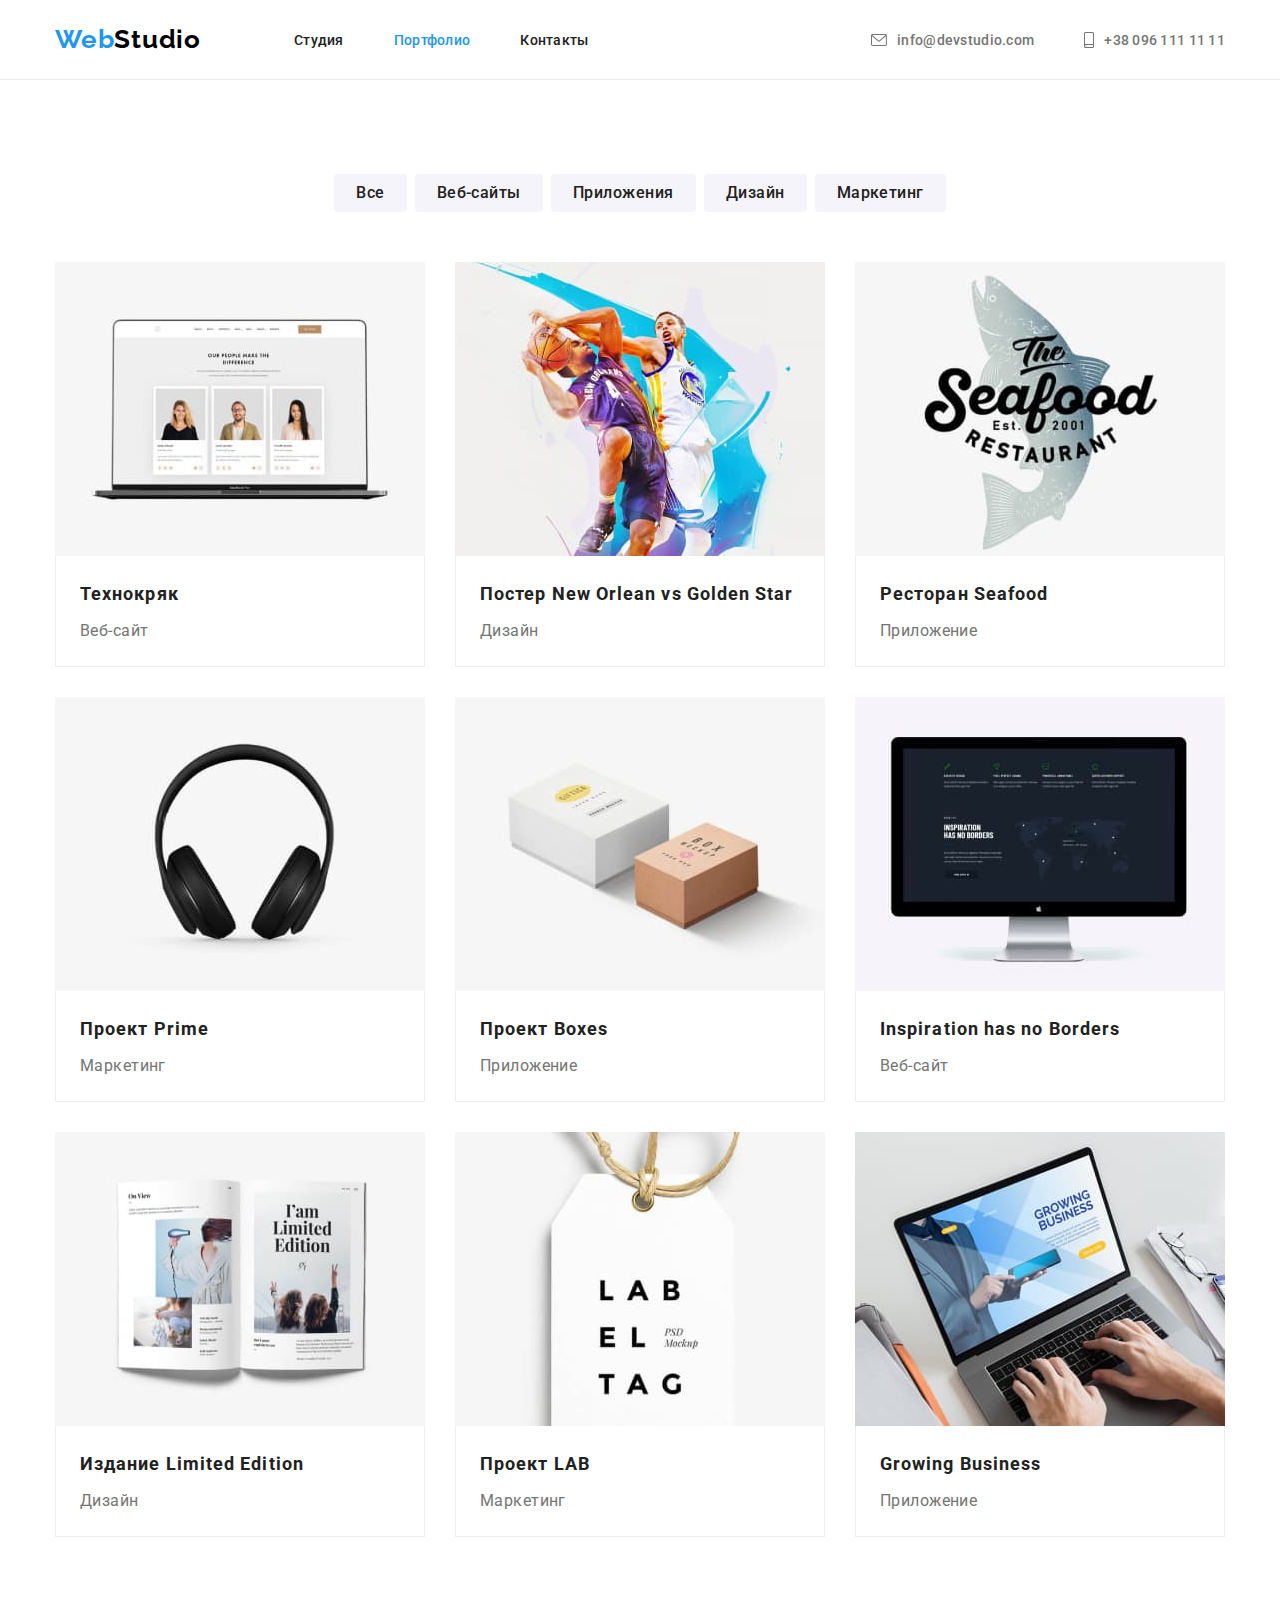
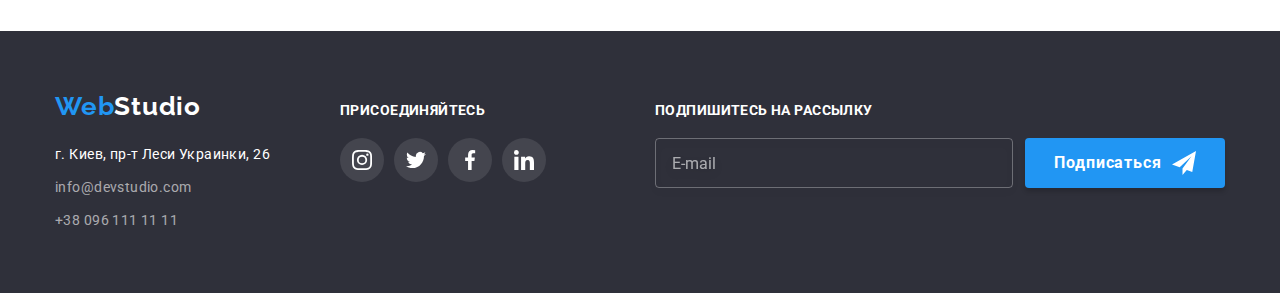
==== commit b521bbbd: "Картинки закончил" ====
--- a/portfolio.html
+++ b/portfolio.html
@@ -44,10 +44,10 @@
           <nav class="header-nav" id="navigation">
             <ul class="site-nav">
               <li class="item">
-                <a class="current link site-nav__link" href="./index.html">Студия</a>
+                <a class="link site-nav__link" href="./index.html">Студия</a>
               </li>
               <li class="item">
-                <a class="link site-nav__link" href="./portfolio.html">Портфолио</a>
+                <a class="current link site-nav__link" href="./portfolio.html">Портфолио</a>
               </li>
               <li class="item"><a class="link site-nav__link" href="#contacts">Контакты</a></li>
             </ul>
@@ -116,13 +116,20 @@
             <li class="examples__item">
               <a class="examples__link link" href="">
                 <div class="example-img-thumb">
-                  <img
-                    src="./images/example1.jpg"
-                    class="examples__img"
-                    alt="Пример сайта"
-                    width="370"
-                    height="294"
-                  />
+                  <picture>
+                    <source srcset="./images/desktop/example1.jpg 1x, ./images/desktop/example1@2x.jpg 2x" media="(min-width: 1200px)" />
+                    <source srcset="./images/tablet/example1.jpg 1x, ./images/tablet/example1@2x.jpg 2x" media="(min-width: 768px)" />
+                    <source srcset="./images/mobile/example1.jpg 1x, ./images/mobile/example1@2x.jpg 2x" media="(min-width: 480px)" />
+                    <img src="./images/mobile/example1.jpg" class="examples__img" alt="Пример сайта" width="450" height="294"/>
+                  </picture>
+                  <!-- <img
+                  srcset="./images/desktop/example1.jpg 1x, ./images/desktop/example1@2x.jpg 2x"
+                    src="./images/desktop/example1.jpg"
+                    class="examples__img"
+                    alt="Пример сайта"
+                    width="370"
+                    height="294"
+                  /> -->
                   <p class="popup-text">
                     Ресурс предлагает комплексные предложения с разным уровнем функционала и
                     сервисов. Все это позволит посетителю получить исчерпывающие сведения о компании
@@ -138,13 +145,20 @@
             <li class="examples__item">
               <a class="examples__link link" href="">
                 <div class="example-img-thumb">
-                  <img
-                    src="./images/example2.jpg"
-                    class="examples__img"
-                    alt="Пример сайта"
-                    width="370"
-                    height="294"
-                  />
+                  <picture>
+                    <source srcset="./images/desktop/example2.jpg 1x, ./images/desktop/example2@2x.jpg 2x" media="(min-width: 1200px)" />
+                    <source srcset="./images/tablet/example2.jpg 1x, ./images/tablet/example2@2x.jpg 2x" media="(min-width: 768px)" />
+                    <source srcset="./images/mobile/example2.jpg 1x, ./images/mobile/example2@2x.jpg 2x" media="(min-width: 480px)" />
+                    <img src="./images/mobile/example2.jpg" class="examples__img" alt="Пример сайта" width="450" height="294"/>
+                  </picture>
+                  <!-- <img
+                  srcset="./images/desktop/example2.jpg 1x, ./images/desktop/example2@2x.jpg 2x"
+                    src="./images/desktop/example2.jpg"
+                    class="examples__img"
+                    alt="Пример сайта"
+                    width="370"
+                    height="294"
+                  /> -->
                   <p class="popup-text">
                     Варкалось. Хливкие шорьки Пырялись по наве, И хрюкотали зелюки, Как мюмзики в
                     мове.
@@ -159,13 +173,20 @@
             <li class="examples__item">
               <a class="examples__link link" href="">
                 <div class="example-img-thumb">
-                  <img
-                    src="./images/example3.jpg"
-                    class="examples__img"
-                    alt="Пример сайта"
-                    width="370"
-                    height="294"
-                  />
+                  <picture>
+                    <source srcset="./images/desktop/example3.jpg 1x, ./images/desktop/example3@2x.jpg 2x" media="(min-width: 1200px)" />
+                    <source srcset="./images/tablet/example3.jpg 1x, ./images/tablet/example3@2x.jpg 2x" media="(min-width: 768px)" />
+                    <source srcset="./images/mobile/example3.jpg 1x, ./images/mobile/example3@2x.jpg 2x" media="(min-width: 480px)" />
+                    <img src="./images/mobile/example3.jpg" class="examples__img" alt="Пример сайта" width="450" height="294"/>
+                  </picture>
+                  <!-- <img
+                  srcset="./images/desktop/example3.jpg 1x, ./images/desktop/example3@2x.jpg 2x"
+                    src="./images/desktop/example3.jpg"
+                    class="examples__img"
+                    alt="Пример сайта"
+                    width="370"
+                    height="294"
+                  /> -->
                   <p class="popup-text">
                     О, бойся Бармаглота, сын! Он так свирлеп и дик! А в глу́ше ры́мит исполин —
                     Злопастный Брандашмыг!
@@ -180,13 +201,20 @@
             <li class="examples__item">
               <a class="examples__link link" href="">
                 <div class="example-img-thumb">
-                  <img
-                    src="./images/example4.jpg"
-                    class="examples__img"
-                    alt="Пример сайта"
-                    width="370"
-                    height="294"
-                  />
+                  <picture>
+                    <source srcset="./images/desktop/example4.jpg 1x, ./images/desktop/example4@2x.jpg 2x" media="(min-width: 1200px)" />
+                    <source srcset="./images/tablet/example4.jpg 1x, ./images/tablet/example4@2x.jpg 2x" media="(min-width: 768px)" />
+                    <source srcset="./images/mobile/example4.jpg 1x, ./images/mobile/example4@2x.jpg 2x" media="(min-width: 480px)" />
+                    <img src="./images/mobile/example4.jpg" class="examples__img" alt="Пример сайта" width="450" height="294"/>
+                  </picture>
+                  <!-- <img
+                  srcset="./images/desktop/example4.jpg 1x, ./images/desktop/example4@2x.jpg 2x"
+                    src="./images/desktop/example4.jpg"
+                    class="examples__img"
+                    alt="Пример сайта"
+                    width="370"
+                    height="294"
+                  /> -->
                   <p class="popup-text">
                     Но взял он меч, и взял он щит, Высоких полон дум. В глущобу путь его лежит Под
                     дерево Тумтум.
@@ -201,13 +229,20 @@
             <li class="examples__item">
               <a class="examples__link link" href="">
                 <div class="example-img-thumb">
-                  <img
-                    src="./images/example5.jpg"
-                    class="examples__img"
-                    alt="Пример сайта"
-                    width="370"
-                    height="294"
-                  />
+                  <picture>
+                    <source srcset="./images/desktop/example5.jpg 1x, ./images/desktop/example5@2x.jpg 2x" media="(min-width: 1200px)" />
+                    <source srcset="./images/tablet/example5.jpg 1x, ./images/tablet/example5@2x.jpg 2x" media="(min-width: 768px)" />
+                    <source srcset="./images/mobile/example5.jpg 1x, ./images/mobile/example5@2x.jpg 2x" media="(min-width: 480px)" />
+                    <img src="./images/mobile/example5.jpg" class="examples__img" alt="Пример сайта" width="450" height="294"/>
+                  </picture>
+                  <!-- <img
+                  srcset="./images/desktop/example5.jpg 1x, ./images/desktop/example5@2x.jpg 2x"
+                    src="./images/desktop/example5.jpg"
+                    class="examples__img"
+                    alt="Пример сайта"
+                    width="370"
+                    height="294"
+                  /> -->
                   <p class="popup-text">
                     Он стал под дерево и ждёт. И вдруг граахнул гром — Летит ужасный Бармаглот И
                     пылкает огнём!
@@ -222,13 +257,20 @@
             <li class="examples__item">
               <a class="examples__link link" href="">
                 <div class="example-img-thumb">
-                  <img
-                    src="./images/example6.jpg"
-                    class="examples__img"
-                    alt="Пример сайта"
-                    width="370"
-                    height="294"
-                  />
+                  <picture>
+                    <source srcset="./images/desktop/example6.jpg 1x, ./images/desktop/example6@2x.jpg 2x" media="(min-width: 1200px)" />
+                    <source srcset="./images/tablet/example6.jpg 1x, ./images/tablet/example6@2x.jpg 2x" media="(min-width: 768px)" />
+                    <source srcset="./images/mobile/example6.jpg 1x, ./images/mobile/example6@2x.jpg 2x" media="(min-width: 480px)" />
+                    <img src="./images/mobile/example6.jpg" class="examples__img" alt="Пример сайта" width="450" height="294"/>
+                  </picture>
+                  <!-- <img
+                  srcset="./images/desktop/example6.jpg 1x, ./images/desktop/example6@2x.jpg 2x"
+                    src="./images/desktop/example6.jpg"
+                    class="examples__img"
+                    alt="Пример сайта"
+                    width="370"
+                    height="294"
+                  /> -->
                   <p class="popup-text">
                     Раз-два, раз-два! Горит трава, Взы-взы — стрижает меч, Ува! Ува! И голова
                     Барабардает с плеч!
@@ -243,13 +285,20 @@
             <li class="examples__item">
               <a class="examples__link link" href="">
                 <div class="example-img-thumb">
-                  <img
-                    src="./images/example7.jpg"
-                    class="examples__img"
-                    alt="Пример сайта"
-                    width="370"
-                    height="294"
-                  />
+                  <picture>
+                    <source srcset="./images/desktop/example7.jpg 1x, ./images/desktop/example7@2x.jpg 2x" media="(min-width: 1200px)" />
+                    <source srcset="./images/tablet/example7.jpg 1x, ./images/tablet/example7@2x.jpg 2x" media="(min-width: 768px)" />
+                    <source srcset="./images/mobile/example7.jpg 1x, ./images/mobile/example7@2x.jpg 2x" media="(min-width: 480px)" />
+                    <img src="./images/mobile/example7.jpg" class="examples__img" alt="Пример сайта" width="450" height="294"/>
+                  </picture>
+                  <!-- <img
+                  srcset="./images/desktop/example7.jpg 1x, ./images/desktop/example7@2x.jpg 2x"
+                    src="./images/desktop/example7.jpg"
+                    class="examples__img"
+                    alt="Пример сайта"
+                    width="370"
+                    height="294"
+                  /> -->
                   <p class="popup-text">
                     О светозарный мальчик мой! Ты победил в бою! О храброславленный герой, Хвалу
                     тебе пою!
@@ -264,13 +313,20 @@
             <li class="examples__item">
               <a class="examples__link link" href="">
                 <div class="example-img-thumb">
-                  <img
-                    src="./images/example8.jpg"
-                    class="examples__img"
-                    alt="Пример сайта"
-                    width="370"
-                    height="294"
-                  />
+                  <picture>
+                    <source srcset="./images/desktop/example8.jpg 1x, ./images/desktop/example8@2x.jpg 2x" media="(min-width: 1200px)" />
+                    <source srcset="./images/tablet/example8.jpg 1x, ./images/tablet/example8@2x.jpg 2x" media="(min-width: 768px)" />
+                    <source srcset="./images/mobile/example8.jpg 1x, ./images/mobile/example8@2x.jpg 2x" media="(min-width: 480px)" />
+                    <img src="./images/mobile/example8.jpg" class="examples__img" alt="Пример сайта" width="450" height="294"/>
+                  </picture>
+                  <!-- <img
+                  srcset="./images/desktop/example8.jpg 1x, ./images/desktop/example8@2x.jpg 2x"
+                    src="./images/desktop/example8.jpg"
+                    class="examples__img"
+                    alt="Пример сайта"
+                    width="370"
+                    height="294"
+                  /> -->
                   <p class="popup-text">
                     Варкалось. Хливкие шорьки Пырялись по наве. И хрюкотали зелюки, Как мюмзики в
                     мове.
@@ -285,13 +341,20 @@
             <li class="examples__item">
               <a class="examples__link link" href="">
                 <div class="example-img-thumb">
-                  <img
-                    src="./images/example9.jpg"
-                    class="examples__img"
-                    alt="Пример сайта"
-                    width="370"
-                    height="294"
-                  />
+                  <picture>
+                    <source srcset="./images/desktop/example9.jpg 1x, ./images/desktop/example9@2x.jpg 2x" media="(min-width: 1200px)" />
+                    <source srcset="./images/tablet/example9.jpg 1x, ./images/tablet/example9@2x.jpg 2x" media="(min-width: 768px)" />
+                    <source srcset="./images/mobile/example9.jpg 1x, ./images/mobile/example9@2x.jpg 2x" media="(min-width: 480px)" />
+                    <img src="./images/mobile/example9.jpg" class="examples__img" alt="Пример сайта" width="450" height="294"/>
+                  </picture>
+                  <!-- <img
+                  srcset="./images/desktop/example9.jpg 1x, ./images/desktop/example9@2x.jpg 2x"
+                    src="./images/desktop/example9.jpg"
+                    class="examples__img"
+                    alt="Пример сайта"
+                    width="370"
+                    height="294"
+                  /> -->
                   <p class="popup-text">
                     Twas brillig, and the slithy toves Did gyre and gimble in the wabe; All mimsy
                     were the borogoves, And the mome raths outgrabe.
--- a/css/main.min.css
+++ b/css/main.min.css
@@ -1 +1 @@
-:root{--accent-color: #2196F3;--accent-2-color: #188CE8;--main-text-color: #757575;--title-text-color: #212121;--white-color: #FFFFFF;--black-color: #000000;--footer-bg-color: #2F303A;--hero-gradient-color: rgba(47, 48, 58, 0.4);--worklist-bg-color: rgba(47, 48, 58, 0.8);--hero-bg-color: #C4C4C4;--team-bg-color: #F5F4FA;--footer-contacts-color: rgba(255, 255, 255, 0.6);--header-border-color: #ECECEC;--border-color: #EEEEEE;--social-link-color: #AFB1B8;--connect-bg-cos-color: rgba(255, 255, 255, 0.1);--example-popup-bg-color: rgba(33, 150, 243, 0.9);--backdrop-bg-color: rgba(0, 0, 0, 0.2);--close-button-border-color: rgba(0, 0, 0, 0.1);--placeholder-text-color: rgba(117, 117, 117, 0.5);--modal-input-bg-color: rgba(33, 33, 33, 0.2);--footer-input-bg-color: rgba(255, 255, 255, 0.3);--main-font: "Roboto", sans-serif;--title-font: "Raleway", sans-serif;--examples-gap: 30px}.link{text-decoration:none;color:inherit}ul{list-style:none;margin:0;padding:0}h1,h2,h3,h4,h5,h6,p{margin:0;padding:0}html{scroll-behavior:smooth}.visually-hidden{position:absolute;width:1px;height:1px;margin:-1px;border:0;padding:0;white-space:nowrap;clip-path:inset(100%);clip:rect(0 0 0 0);overflow:hidden}@keyframes changeCurrentLine{0%{transform:scaleX(0)}100%{transform:scaleX(1)}}body{font-family:var(--main-font);font-size:14px;line-height:1.714;letter-spacing:.03em;color:var(--main-text-color);background-color:var(--white-color)}body.modal-open{overflow:hidden}.section{padding-top:60px;padding-bottom:60px}@media screen and (min-width: 1200px){.section{padding-top:94px;padding-bottom:94px}}.container{margin:0 auto;padding:0 15px}@media screen and (min-width: 480px){.container{width:480px}}@media screen and (min-width: 768px){.container{width:768px}}@media screen and (min-width: 1200px){.container{width:1200px}}img{display:block;max-width:100%;height:auto}.main-button{min-width:200px;height:50px;cursor:pointer;font-family:inherit;font-weight:700;font-size:16px;line-height:1.875;letter-spacing:.06em;border-radius:4px;border:1px solid rgba(0,0,0,0);box-shadow:0px 4px 4px rgba(0,0,0,.15);color:var(--white-color);background-color:var(--accent-color);transition:background-color 250ms cubic-bezier(0.4, 0, 0.2, 1)}.main-button:hover,.main-button:focus{background-color:var(--accent-2-color)}.logo{font-family:var(--title-font);font-size:24px;font-weight:700;line-height:1.167;letter-spacing:.03em;color:var(--accent-color)}@media screen and (min-width: 1200px){.logo{font-size:26px;line-height:1.192}}.section-title{font-size:36px;font-weight:700;line-height:1.167;text-align:center;margin-bottom:50px;color:var(--title-text-color)}@media screen and (max-width: 1199px){.section-title{font-size:28px;margin-bottom:30px}}.social-list{display:flex;justify-content:center}.social-list__item:not(:last-child){margin-right:10px}.social-list__link{display:flex;justify-content:center;align-items:center;width:44px;height:44px;border-radius:50%;color:var(--social-link-color);background-color:var(--white-color);transition:color 250ms cubic-bezier(0.4, 0, 0.2, 1);transition:background-color 250ms cubic-bezier(0.4, 0, 0.2, 1)}.social-list__link:hover,.social-list__link:focus{color:var(--white-color);background-color:var(--accent-color);outline:none}.social-list__icon{fill:currentColor}.page-header{position:relative;border-bottom:1px solid var(--header-border-color);background-color:var(--white-color)}.page-header .container{display:flex;align-items:center;height:59px}@media screen and (min-width: 768px){.page-header .container{height:79px}}.page-header__logo{margin-right:auto}@media screen and (min-width: 768px){.page-header__logo{margin-right:88px}}@media screen and (min-width: 1200px){.page-header__logo{margin-right:93px}}.logo-header{color:var(--black-color)}@media screen and (max-width: 767px){.header-menu{display:none;position:absolute;top:0;left:0;width:100%;height:798px;padding:48px 40px;background-color:var(--white-color);z-index:10}.header-menu.is-open{display:block}}@media screen and (min-width: 768px){.header-menu{display:flex;align-items:center;width:100%}}@media screen and (max-width: 767px){.site-nav{margin-bottom:302px;font-size:40px;font-weight:500;line-height:1.175;letter-spacing:.02em}.site-nav .item:not(:last-child){margin-bottom:32px}}@media screen and (min-width: 768px){.site-nav{display:flex;align-items:center;font-size:14px;font-weight:500;line-height:1.143;letter-spacing:.02em}.site-nav .item:not(:last-child){margin-right:50px}}.site-nav__link{position:relative;display:block;color:var(--title-text-color);transition:color 250ms cubic-bezier(0.4, 0, 0.2, 1)}.site-nav__link:hover,.site-nav__link:focus{color:var(--accent-color)}@media screen and (min-width: 768px){.site-nav__link{padding-top:12px;padding-bottom:12px}.site-nav__link::after{content:"";display:block;width:100%;height:4px;position:absolute;left:0;bottom:-20px;background-color:var(--accent-color);border-radius:2px;transform:scaleX(0)}}.current.site-nav__link::after{animation:changeCurrentLine 250ms cubic-bezier(0.4, 0, 0.2, 1) forwards}.site-nav .current{color:var(--accent-color)}@media screen and (max-width: 767px){.contacts-nav{display:flex;flex-direction:column-reverse;margin-bottom:64px;font-size:24px;font-weight:500;line-height:1.167;letter-spacing:.02em}.contacts-nav .item:last-child{margin-bottom:32px;font-size:34px;font-weight:500;line-height:1.176;letter-spacing:.02em;color:var(--accent-color)}.contacts-nav__icon{display:none}}@media screen and (max-width: 379px){.contacts-nav .item:last-child{font-size:24px;font-weight:500;line-height:1.167;letter-spacing:.02em}}@media screen and (min-width: 768px){.contacts-nav{margin-left:auto;font-size:12px;font-weight:500;line-height:1.167;letter-spacing:.02em}.contacts-nav__icon{margin-right:8px;fill:currentColor}.contacts-nav__link{display:flex;align-items:center;padding-top:5px;padding-bottom:5px}}@media screen and (min-width: 1200px){.contacts-nav{margin-left:auto;font-size:14px;font-weight:500;line-height:1.143;letter-spacing:.02em;display:flex;align-items:center}.contacts-nav .item:not(:last-child){margin-right:50px}.contacts-nav__icon{margin-right:10px;fill:currentColor}.contacts-nav__link{display:flex;align-items:center;padding-top:12px;padding-bottom:12px}.contacts-nav__link{color:var(--main-text-color);transition:color 250ms cubic-bezier(0.4, 0, 0.2, 1)}.contacts-nav__link:hover,.contacts-nav__link:focus{color:var(--accent-color)}}.social-links{display:flex}@media screen and (min-width: 768px){.social-links{display:none}}.social-links__item{font-size:18px;font-weight:500;line-height:1.222;letter-spacing:.02em;color:var(--accent-color);padding:0 10px}.social-links__item:not(:last-child){border-right:1px solid var(--modal-input-bg-color)}.social-links__item:first-child{padding-left:0}.header-menu-button{display:inline-flex;justify-content:center;align-items:center;margin:0;padding:0;width:40px;height:40px;border:none;z-index:20;background-color:rgba(0,0,0,0);cursor:pointer;color:var(--black-color)}@media screen and (min-width: 768px){.header-menu-button{display:none}}.header-menu-button.is-open{color:var(--title-text-color)}.header-menu-button:hover,.header-menu-button:hover.is-open{color:var(--accent-color)}.header-menu-button svg{fill:currentColor}.header-menu-button .icon-menu-close{display:none}.header-menu-button.is-open .icon-menu-close{display:block}.header-menu-button.is-open .icon-menu{display:none}.hero{max-width:1600px;margin:0 auto;height:400px;padding-top:118px;padding-bottom:118px;background-color:var(--hero-bg-color);text-align:center;background-image:linear-gradient(to bottom, var(--hero-gradient-color), var(--hero-gradient-color)),url(../images/mobile/hero.jpg);background-repeat:no-repeat;background-position:center;background-size:cover}@media screen and (min-width: 1200px){.hero{height:600px;padding-top:200px;padding-bottom:200px}}@media(min-device-pixel-ratio: 2),(min-resolution: 192dpi),(min-resolution: 2dppx){.hero{background-image:linear-gradient(to bottom, var(--hero-gradient-color), var(--hero-gradient-color)),url(../images/mobile/hero@2x.jpg)}}@media screen and (min-width: 480px){.hero{background-image:linear-gradient(to bottom, var(--hero-gradient-color), var(--hero-gradient-color)),url(../images/tablet/hero.jpg)}}@media screen and (min-width: 480px)and (min-device-pixel-ratio: 2),screen and (min-width: 480px)and (min-resolution: 192dpi),screen and (min-width: 480px)and (min-resolution: 2dppx){.hero{background-image:linear-gradient(to bottom, var(--hero-gradient-color), var(--hero-gradient-color)),url(../images/tablet/hero@2x.jpg)}}@media screen and (min-width: 768px){.hero{background-image:linear-gradient(to bottom, var(--hero-gradient-color), var(--hero-gradient-color)),url(../images/desktop/hero.jpg)}}@media screen and (min-width: 768px)and (min-device-pixel-ratio: 2),screen and (min-width: 768px)and (min-resolution: 192dpi),screen and (min-width: 768px)and (min-resolution: 2dppx){.hero{background-image:linear-gradient(to bottom, var(--hero-gradient-color), var(--hero-gradient-color)),url(../images/desktop/hero@2x.jpg)}}.hero__title{margin:0 auto;margin-bottom:30px;text-align:center;text-transform:uppercase;color:var(--white-color)}@media screen and (max-width: 479px){.hero__title{max-width:300px;font-size:20px;font-weight:900;line-height:1.5;letter-spacing:.06em}}@media screen and (min-width: 480px){.hero__title{font-size:26px;font-weight:900;line-height:1.615;letter-spacing:.06em;width:360px}}@media screen and (min-width: 1200px){.hero__title{width:696px;font-size:44px;font-weight:900;line-height:1.364;letter-spacing:.06em}}@media screen and (min-width: 768px){.feature-list{display:flex;flex-wrap:wrap;gap:30px}}@media screen and (min-width: 480px){.feature-list__item{width:450px}}@media screen and (max-width: 767px){.feature-list__item{margin-bottom:30px}}@media screen and (min-width: 768px){.feature-list__item{width:354px}}@media screen and (min-width: 1200px){.feature-list__item{width:270px}}.feature-list__icon-field{display:flex;align-items:center;justify-content:center;height:120px;margin-bottom:30px;background-color:var(--team-bg-color);border-radius:4px}.feature-list__title{font-size:14px;font-weight:700;line-height:1.143;letter-spacing:.03em;text-transform:uppercase;margin-bottom:10px;color:var(--title-text-color)}@media screen and (max-width: 767px){.feature-list__title{text-align:center}}.feature-list__text{font-weight:400}.works{padding-top:0}@media screen and (max-width: 1199px){.works{display:none}}.works-list{display:flex}.works-list__item{position:relative}.works-list__item:not(:last-child){margin-right:30px}.works-list__title{position:absolute;left:0;bottom:0;width:100%;height:70px;display:flex;align-items:center;justify-content:center;font-size:14px;font-weight:700;line-height:1.143;letter-spacing:.03em;text-transform:uppercase;color:var(--white-color);background-color:var(--worklist-bg-color)}.team{background-color:var(--team-bg-color)}@media screen and (min-width: 768px){.team-list{display:flex;flex-wrap:wrap;justify-content:center;gap:30px}}.team-list__item{width:100%;background-color:var(--white-color);text-align:center;box-shadow:0px 1px 3px rgba(0,0,0,.12),0px 1px 1px rgba(0,0,0,.14),0px 2px 1px rgba(0,0,0,.2);border-radius:0 0 4px 4px}@media screen and (max-width: 767px){.team-list__item{margin:0 auto 30px}}@media screen and (min-width: 480px){.team-list__item{width:450px;padding-bottom:24px}}@media screen and (min-width: 768px){.team-list__item{width:354px;padding-bottom:24px}}@media screen and (min-width: 1200px){.team-list__item{width:270px;padding-bottom:30px}}.team-list__img{width:100%;margin-bottom:30px}.team-list__title{font-size:16px;font-weight:500;line-height:1.188;letter-spacing:.03em;margin-bottom:10px;color:var(--title-text-color)}.team-list__text{font-size:16px;font-weight:400;line-height:1.188;letter-spacing:.03em;margin-bottom:16px}.clients-list{display:flex;gap:30px}@media screen and (max-width: 1199px){.clients-list{flex-wrap:wrap;justify-content:center}}@media screen and (min-width: 480px){.clients-list__item{width:calc((100% - 30px)/2)}}@media screen and (min-width: 768px){.clients-list__item{width:calc((100% - 60px)/3)}}@media screen and (min-width: 1200px){.clients-list__item{width:calc((100% - 150px)/6)}}.client-list__link{display:flex;align-items:center;justify-content:center;height:92px;color:var(--social-link-color);border:1px solid currentColor;border-radius:4px;transition:color 250ms cubic-bezier(0.4, 0, 0.2, 1)}.client-list__link:hover{color:var(--accent-color)}.client-list__link:focus{color:var(--accent-color);outline:none}.client-list__icon{fill:currentColor}.page-footer{background-color:var(--footer-bg-color);padding:60px 0}@media screen and (max-width: 1199px){.page-footer .container{text-align:center}}@media screen and (min-width: 1200px){.page-footer .container{display:flex;align-items:baseline}}.page-footer__social-link{color:var(--white-color);background-color:var(--connect-bg-cos-color)}@media screen and (min-width: 768px){.footer-wrapper{display:flex;align-items:baseline}}@media screen and (max-width: 1199px){.footer-wrapper{margin-bottom:60px}}.contacts-block{margin-bottom:60px}@media screen and (min-width: 768px){.contacts-block{margin:0 165px 0 61px}}@media screen and (min-width: 1200px){.contacts-block{margin:0;margin-right:70px}}.logo-footer{color:var(--white-color)}.footer-address{font-style:normal;font-weight:400;color:var(--white-color);margin-top:20px}.contacts-list .item:not(:first-child){margin-top:9px}.contacts-list__link{font-style:normal;font-weight:400;color:var(--footer-contacts-color)}.connect-block__title,.subscription__title{display:block;margin-bottom:20px;font-weight:700;line-height:1.143;text-transform:uppercase;color:var(--white-color)}@media screen and (max-width: 1199px){.subscription{margin:0 auto}}@media screen and (min-width: 1200px){.subscription{margin-left:auto}.subscription__field{display:flex}}.subscription__input{display:block;height:50px;padding-left:16px;font-size:16px;line-height:1.25;border:1px solid var(--footer-input-bg-color);border-radius:4px;filter:drop-shadow(0px 4px 4px rgba(0, 0, 0, 0.15));color:var(--white-color);background-color:rgba(0,0,0,0)}@media screen and (max-width: 1199px){.subscription__input{width:450px;margin:0 auto 20px}}@media screen and (max-width: 479px){.subscription__input{width:100%;margin:0 auto 20px}}@media screen and (min-width: 1200px){.subscription__input{margin-right:12px;width:358px}}.subscription__input::placeholder{color:var(--footer-contacts-color)}.footer-button{position:relative;display:inline-flex;align-items:center;justify-content:center;gap:10px;overflow:hidden}.footer-button:hover,.footer-button:focus{background-color:var(--accent-2-color)}.footer-button .icon-in{position:absolute;right:27px;transform:translate(-40px, 40px)}.footer-button:hover .icon-out,.footer-button:focus .icon-out{transform:translate(40px, -40px);transition:transform 250ms cubic-bezier(0.4, 0, 0.2, 1)}.footer-button:hover .icon-in,.footer-button:focus .icon-in{transform:translateY(0);transition:transform 250ms cubic-bezier(0.4, 0, 0.2, 1)}.filter-list{display:flex;justify-content:start;flex-wrap:wrap;gap:15px 8px;margin-bottom:40px}@media screen and (min-width: 768px){.filter-list{justify-content:center;margin-bottom:30px}}@media screen and (min-width: 1200px){.filter-list{margin-bottom:50px}}.filter-button{padding:6px 22px;cursor:pointer;font-family:inherit;font-weight:500;font-size:16px;line-height:1.625;letter-spacing:.03em;color:var(--title-text-color);background-color:var(--team-bg-color);border-radius:4px;border-width:0;transition:box-shadow 250ms cubic-bezier(0.4, 0, 0.2, 1),background-color 250ms cubic-bezier(0.4, 0, 0.2, 1)}.filter-button:hover,.filter-button:focus{color:var(--white-color);background-color:var(--accent-color);box-shadow:0px 3px 1px rgba(0,0,0,.1),0px 1px 2px rgba(0,0,0,.08),0px 2px 2px rgba(0,0,0,.12)}.examples{display:flex;align-content:stretch;flex-wrap:wrap;margin-top:calc(-1*var(--examples-gap));margin-left:calc(-1*var(--examples-gap))}.examples__item{width:450px;margin-top:var(--examples-gap);margin-left:var(--examples-gap)}@media screen and (min-width: 768px){.examples__item{width:354px}}@media screen and (min-width: 1200px){.examples__item{width:370px}}.examples__link{display:block;height:100%;transition:box-shadow 250ms cubic-bezier(0.4, 0, 0.2, 1);display:flex;flex-direction:column}.examples__link:hover,.examples__link:focus{box-shadow:0px 1px 1px rgba(0,0,0,.12),0px 4px 4px rgba(0,0,0,.06),1px 4px 6px rgba(0,0,0,.16)}.examples__field{padding:20px 24px;border:solid var(--border-color);border-width:0 1px 1px 1px;flex-grow:1}.examples__title{font-weight:700;font-size:18px;line-height:2;letter-spacing:.06em;color:var(--title-text-color);margin-bottom:4px}.examples__text{font-weight:400;font-size:16px;line-height:1.875}.examples__img{width:100%}.example-img-thumb{position:relative;overflow:hidden}.popup-text{display:flex;width:100%;height:100%;padding-left:24px;padding-right:24px;position:absolute;left:0;bottom:0;align-items:center;font-size:18px;line-height:1.556;color:var(--white-color);background:var(--example-popup-bg-color);pointer-events:none;transform:translateY(101%);transition:transform 250ms cubic-bezier(0.4, 0, 0.2, 1)}@media screen and (max-width: 350px){.popup-text{font-size:16px}}.examples__link:hover .popup-text,.examples__link:focus .popup-text{transform:translateY(0)}.backdrop{position:fixed;z-index:100;top:0;left:0;width:100%;height:100%;background-color:var(--backdrop-bg-color);opacity:1;visibility:visible;overflow-y:scroll;transition:opacity 250ms cubic-bezier(0.4, 0, 0.2, 1),visibility 250ms cubic-bezier(0.4, 0, 0.2, 1)}.backdrop.is-hidden{opacity:0;visibility:hidden;pointer-events:none}.modal{position:absolute;top:50%;left:50%;transform:translate(-50%, -50%) scale(1);padding:40px;background-color:var(--white-color);box-shadow:0px 1px 3px rgba(0,0,0,.12),0px 1px 1px rgba(0,0,0,.14),0px 2px 1px rgba(0,0,0,.2);border-radius:4px;transition:transform 250ms cubic-bezier(0.4, 0, 0.2, 1)}@media screen and (max-height: 609px){.modal{top:0;transform:translate(-50%, 0) scale(1)}}@media screen and (max-width: 400px){.modal{padding:30px 20px}}@media screen and (max-width: 1199px){.modal{max-width:450px;width:100%}}@media screen and (min-width: 1200px){.modal{width:528px}}.backdrop.is-hidden .modal{transform:translate(-50%, -50%) scale(1.25)}.close-modal-button{position:absolute;top:8px;right:8px;display:flex;justify-content:center;align-items:center;width:30px;height:30px;border:1px solid var(--close-button-border-color);border-radius:50%;color:var(--black-color);background-color:rgba(0,0,0,0);transition:color 250ms cubic-bezier(0.4, 0, 0.2, 1)}.close-modal-button:hover,.close-modal-button:focus{color:var(--accent-color)}.close-modal-button__icon{fill:currentColor}.order-form{text-align:center}.form-title{display:inline-block;font-size:20px;font-weight:700;line-height:1.5;letter-spacing:.03em;color:var(--title-text-color)}@media screen and (min-width: 1200px){.form-title{font-size:20px;font-weight:700;line-height:1.15;letter-spacing:.03em}}.input-label{display:block;font-size:12px;line-height:1.167;letter-spacing:.01em;text-align:left;margin-top:12px}.input-label+.input-label{margin-top:10px}.input-area{position:relative;margin-top:4px}.input-field{display:block;width:100%;font-size:16px;height:40px;border:1px solid var(--modal-input-bg-color);border-radius:4px;padding-left:42px;background-color:rgba(0,0,0,0);cursor:pointer;color:var(--title-text-color);transition:border-color 250ms cubic-bezier(0.4, 0, 0.2, 1)}.input-field:hover,.input-field:focus{outline:none;border-color:var(--accent-color)}.input-icon{position:absolute;top:50%;transform:translateY(-50%);left:12px;fill:var(--title-text-color);transition:fill 250ms cubic-bezier(0.4, 0, 0.2, 1)}.input-field:hover+.input-icon,.input-field:focus+.input-icon{fill:var(--accent-color)}.textarea-field{display:block;margin-top:4px;resize:none;width:100%;font-size:14px;line-height:1.143;height:120px;padding:12px 16px;border:1px solid var(--modal-input-bg-color);border-radius:4px;background-color:rgba(0,0,0,0);cursor:pointer;color:var(--title-text-color);transition:border-color 250ms cubic-bezier(0.4, 0, 0.2, 1)}.textarea-field:hover,.textarea-field:focus{border-color:var(--accent-color);outline:none}.textarea-field::placeholder{font-size:12px;color:var(--placeholder-text-color);transition:font-size 250ms cubic-bezier(0.4, 0, 0.2, 1)}.textarea-field:hover::placeholder,.textarea-field:focus::placeholder{font-size:14px}.agree-field{margin-top:20px;margin-bottom:30px}.agree-field-label{display:inline-flex;align-items:center}@media screen and (max-width: 1199px){.agree-field-label{font-size:12px;font-weight:400;line-height:1.167;letter-spacing:.03em}}.checkbox{appearance:none;position:absolute}.check-icon-field{display:inline-flex;justify-content:center;align-items:center;width:16px;height:15px;border:2px solid var(--title-text-color);border-radius:2px;margin-right:7px;transition:background-color 250ms cubic-bezier(0.4, 0, 0.2, 1),border-width 250ms cubic-bezier(0.4, 0, 0.2, 1)}.checkbox:focus-within+.check-icon-field{outline:1px solid var(--accent-color)}.checkbox:checked+.check-icon-field{background-color:var(--accent-color);border-width:0px}.agree-field input{margin-right:7px}.agree-link{margin-left:4px;color:var(--accent-color)}/*# sourceMappingURL=main.min.css.map */+:root{--accent-color: #2196F3;--accent-2-color: #188CE8;--main-text-color: #757575;--title-text-color: #212121;--white-color: #FFFFFF;--black-color: #000000;--footer-bg-color: #2F303A;--hero-gradient-color: rgba(47, 48, 58, 0.4);--worklist-bg-color: rgba(47, 48, 58, 0.8);--hero-bg-color: #C4C4C4;--team-bg-color: #F5F4FA;--footer-contacts-color: rgba(255, 255, 255, 0.6);--header-border-color: #ECECEC;--border-color: #EEEEEE;--social-link-color: #AFB1B8;--connect-bg-cos-color: rgba(255, 255, 255, 0.1);--example-popup-bg-color: rgba(33, 150, 243, 0.9);--backdrop-bg-color: rgba(0, 0, 0, 0.2);--close-button-border-color: rgba(0, 0, 0, 0.1);--placeholder-text-color: rgba(117, 117, 117, 0.5);--modal-input-bg-color: rgba(33, 33, 33, 0.2);--footer-input-bg-color: rgba(255, 255, 255, 0.3);--main-font: "Roboto", sans-serif;--title-font: "Raleway", sans-serif;--examples-gap: 30px}.link{text-decoration:none;color:inherit}ul{list-style:none;margin:0;padding:0}h1,h2,h3,h4,h5,h6,p{margin:0;padding:0}html{scroll-behavior:smooth}.visually-hidden{position:absolute;width:1px;height:1px;margin:-1px;border:0;padding:0;white-space:nowrap;clip-path:inset(100%);clip:rect(0 0 0 0);overflow:hidden}@keyframes changeCurrentLine{0%{transform:scaleX(0)}100%{transform:scaleX(1)}}body{font-family:var(--main-font);font-size:14px;line-height:1.714;letter-spacing:.03em;color:var(--main-text-color);background-color:var(--white-color)}body.modal-open{overflow:hidden}.section{padding-top:60px;padding-bottom:60px}@media screen and (min-width: 1200px){.section{padding-top:94px;padding-bottom:94px}}.container{margin:0 auto;padding:0 15px}@media screen and (min-width: 480px){.container{width:480px}}@media screen and (min-width: 768px){.container{width:768px}}@media screen and (min-width: 1200px){.container{width:1200px}}img{display:block;max-width:100%;height:auto}.main-button{min-width:200px;height:50px;cursor:pointer;font-family:inherit;font-weight:700;font-size:16px;line-height:1.875;letter-spacing:.06em;border-radius:4px;border:1px solid rgba(0,0,0,0);box-shadow:0px 4px 4px rgba(0,0,0,.15);color:var(--white-color);background-color:var(--accent-color);transition:background-color 250ms cubic-bezier(0.4, 0, 0.2, 1)}.main-button:hover,.main-button:focus{background-color:var(--accent-2-color)}.logo{font-family:var(--title-font);font-size:24px;font-weight:700;line-height:1.167;letter-spacing:.03em;color:var(--accent-color)}@media screen and (min-width: 1200px){.logo{font-size:26px;line-height:1.192}}.section-title{font-size:36px;font-weight:700;line-height:1.167;text-align:center;margin-bottom:50px;color:var(--title-text-color)}@media screen and (max-width: 1199px){.section-title{font-size:28px;margin-bottom:30px}}.social-list{display:flex;justify-content:center}.social-list__item:not(:last-child){margin-right:10px}.social-list__link{display:flex;justify-content:center;align-items:center;width:44px;height:44px;border-radius:50%;color:var(--social-link-color);background-color:var(--white-color);transition:color 250ms cubic-bezier(0.4, 0, 0.2, 1);transition:background-color 250ms cubic-bezier(0.4, 0, 0.2, 1)}.social-list__link:hover,.social-list__link:focus{color:var(--white-color);background-color:var(--accent-color);outline:none}.social-list__icon{fill:currentColor}.page-header{position:relative;border-bottom:1px solid var(--header-border-color);background-color:var(--white-color)}.page-header .container{display:flex;align-items:center;height:59px}@media screen and (min-width: 768px){.page-header .container{height:79px}}.page-header__logo{margin-right:auto}@media screen and (min-width: 768px){.page-header__logo{margin-right:88px}}@media screen and (min-width: 1200px){.page-header__logo{margin-right:93px}}.logo-header{color:var(--black-color)}@media screen and (max-width: 767px){.header-menu{display:none;position:absolute;top:0;left:0;width:100%;height:798px;padding:48px 40px;background-color:var(--white-color);z-index:10}.header-menu.is-open{display:block}}@media screen and (min-width: 768px){.header-menu{display:flex;align-items:center;width:100%}}@media screen and (max-width: 767px){.site-nav{margin-bottom:302px;font-size:40px;font-weight:500;line-height:1.175;letter-spacing:.02em}.site-nav .item:not(:last-child){margin-bottom:32px}}@media screen and (min-width: 768px){.site-nav{display:flex;align-items:center;font-size:14px;font-weight:500;line-height:1.143;letter-spacing:.02em}.site-nav .item:not(:last-child){margin-right:50px}}.site-nav__link{position:relative;display:block;color:var(--title-text-color);transition:color 250ms cubic-bezier(0.4, 0, 0.2, 1)}.site-nav__link:hover,.site-nav__link:focus{color:var(--accent-color)}@media screen and (min-width: 768px){.site-nav__link{padding-top:12px;padding-bottom:12px}.site-nav__link::after{content:"";display:block;width:100%;height:4px;position:absolute;left:0;bottom:-20px;background-color:var(--accent-color);border-radius:2px;transform:scaleX(0)}}.current.site-nav__link::after{animation:changeCurrentLine 250ms cubic-bezier(0.4, 0, 0.2, 1) forwards}.site-nav .current{color:var(--accent-color)}@media screen and (max-width: 767px){.contacts-nav{display:flex;flex-direction:column-reverse;margin-bottom:64px;font-size:24px;font-weight:500;line-height:1.167;letter-spacing:.02em}.contacts-nav .item:last-child{margin-bottom:32px;font-size:34px;font-weight:500;line-height:1.176;letter-spacing:.02em;color:var(--accent-color)}.contacts-nav__icon{display:none}}@media screen and (max-width: 379px){.contacts-nav .item:last-child{font-size:24px;font-weight:500;line-height:1.167;letter-spacing:.02em}}@media screen and (min-width: 768px){.contacts-nav{margin-left:auto;font-size:12px;font-weight:500;line-height:1.167;letter-spacing:.02em}.contacts-nav__icon{margin-right:8px;fill:currentColor}.contacts-nav__link{display:flex;align-items:center;padding-top:5px;padding-bottom:5px}}@media screen and (min-width: 1200px){.contacts-nav{margin-left:auto;font-size:14px;font-weight:500;line-height:1.143;letter-spacing:.02em;display:flex;align-items:center}.contacts-nav .item:not(:last-child){margin-right:50px}.contacts-nav__icon{margin-right:10px;fill:currentColor}.contacts-nav__link{display:flex;align-items:center;padding-top:12px;padding-bottom:12px}.contacts-nav__link{color:var(--main-text-color);transition:color 250ms cubic-bezier(0.4, 0, 0.2, 1)}.contacts-nav__link:hover,.contacts-nav__link:focus{color:var(--accent-color)}}.social-links{display:flex}@media screen and (min-width: 768px){.social-links{display:none}}.social-links__item{font-size:18px;font-weight:500;line-height:1.222;letter-spacing:.02em;color:var(--accent-color);padding:0 10px}.social-links__item:not(:last-child){border-right:1px solid var(--modal-input-bg-color)}.social-links__item:first-child{padding-left:0}.header-menu-button{display:inline-flex;justify-content:center;align-items:center;margin:0;padding:0;width:40px;height:40px;border:none;z-index:20;background-color:rgba(0,0,0,0);cursor:pointer;color:var(--black-color)}@media screen and (min-width: 768px){.header-menu-button{display:none}}.header-menu-button.is-open{color:var(--title-text-color)}.header-menu-button:hover,.header-menu-button:hover.is-open{color:var(--accent-color)}.header-menu-button svg{fill:currentColor}.header-menu-button .icon-menu-close{display:none}.header-menu-button.is-open .icon-menu-close{display:block}.header-menu-button.is-open .icon-menu{display:none}.hero{max-width:1600px;margin:0 auto;height:400px;padding-top:118px;padding-bottom:118px;background-color:var(--hero-bg-color);text-align:center;background-image:linear-gradient(to bottom, var(--hero-gradient-color), var(--hero-gradient-color)),url(../images/mobile/hero.jpg);background-repeat:no-repeat;background-position:center;background-size:cover}@media screen and (min-width: 1200px){.hero{height:600px;padding-top:200px;padding-bottom:200px}}@media(min-device-pixel-ratio: 2),(min-resolution: 192dpi),(min-resolution: 2dppx){.hero{background-image:url(../images/mobile/hero@2x.jpg)}}@media screen and (min-width: 480px){.hero{background-image:linear-gradient(to bottom, var(--hero-gradient-color), var(--hero-gradient-color)),url(../images/tablet/hero.jpg)}}@media screen and (min-width: 480px)and (min-device-pixel-ratio: 2),screen and (min-width: 480px)and (min-resolution: 192dpi),screen and (min-width: 480px)and (min-resolution: 2dppx){.hero{background-image:url(../images/tablet/hero@2x.jpg)}}@media screen and (min-width: 768px){.hero{background-image:linear-gradient(to bottom, var(--hero-gradient-color), var(--hero-gradient-color)),url(../images/desktop/hero.jpg)}}@media screen and (min-width: 768px)and (min-device-pixel-ratio: 2),screen and (min-width: 768px)and (min-resolution: 192dpi),screen and (min-width: 768px)and (min-resolution: 2dppx){.hero{background-image:url(../images/desktop/hero@2x.jpg)}}.hero__title{margin:0 auto;margin-bottom:30px;text-align:center;text-transform:uppercase;color:var(--white-color)}@media screen and (max-width: 479px){.hero__title{max-width:300px;font-size:20px;font-weight:900;line-height:1.5;letter-spacing:.06em}}@media screen and (min-width: 480px){.hero__title{font-size:26px;font-weight:900;line-height:1.615;letter-spacing:.06em;width:360px}}@media screen and (min-width: 1200px){.hero__title{width:696px;font-size:44px;font-weight:900;line-height:1.364;letter-spacing:.06em}}@media screen and (min-width: 768px){.feature-list{display:flex;flex-wrap:wrap;gap:30px}}@media screen and (min-width: 480px){.feature-list__item{width:450px}}@media screen and (max-width: 767px){.feature-list__item{margin-bottom:30px}}@media screen and (min-width: 768px){.feature-list__item{width:354px}}@media screen and (min-width: 1200px){.feature-list__item{width:270px}}.feature-list__icon-field{display:flex;align-items:center;justify-content:center;height:120px;margin-bottom:30px;background-color:var(--team-bg-color);border-radius:4px}.feature-list__title{font-size:14px;font-weight:700;line-height:1.143;letter-spacing:.03em;text-transform:uppercase;margin-bottom:10px;color:var(--title-text-color)}@media screen and (max-width: 767px){.feature-list__title{text-align:center}}.feature-list__text{font-weight:400}.works{padding-top:0}@media screen and (max-width: 1199px){.works{display:none}}.works-list{display:flex}.works-list__item{position:relative}.works-list__item:not(:last-child){margin-right:30px}.works-list__title{position:absolute;left:0;bottom:0;width:100%;height:70px;display:flex;align-items:center;justify-content:center;font-size:14px;font-weight:700;line-height:1.143;letter-spacing:.03em;text-transform:uppercase;color:var(--white-color);background-color:var(--worklist-bg-color)}.team{background-color:var(--team-bg-color)}@media screen and (min-width: 768px){.team-list{display:flex;flex-wrap:wrap;justify-content:center;gap:30px}}.team-list__item{width:100%;background-color:var(--white-color);text-align:center;box-shadow:0px 1px 3px rgba(0,0,0,.12),0px 1px 1px rgba(0,0,0,.14),0px 2px 1px rgba(0,0,0,.2);border-radius:0 0 4px 4px}@media screen and (max-width: 767px){.team-list__item{margin:0 auto 30px}}@media screen and (min-width: 480px){.team-list__item{width:450px;padding-bottom:24px}}@media screen and (min-width: 768px){.team-list__item{width:354px;padding-bottom:24px}}@media screen and (min-width: 1200px){.team-list__item{width:270px;padding-bottom:30px}}.team-list__img{width:100%;margin-bottom:30px}.team-list__title{font-size:16px;font-weight:500;line-height:1.188;letter-spacing:.03em;margin-bottom:10px;color:var(--title-text-color)}.team-list__text{font-size:16px;font-weight:400;line-height:1.188;letter-spacing:.03em;margin-bottom:16px}.clients-list{display:flex;gap:30px}@media screen and (max-width: 1199px){.clients-list{flex-wrap:wrap;justify-content:center}}@media screen and (min-width: 480px){.clients-list__item{width:calc((100% - 30px)/2)}}@media screen and (min-width: 768px){.clients-list__item{width:calc((100% - 60px)/3)}}@media screen and (min-width: 1200px){.clients-list__item{width:calc((100% - 150px)/6)}}.client-list__link{display:flex;align-items:center;justify-content:center;height:92px;color:var(--social-link-color);border:1px solid currentColor;border-radius:4px;transition:color 250ms cubic-bezier(0.4, 0, 0.2, 1)}.client-list__link:hover{color:var(--accent-color)}.client-list__link:focus{color:var(--accent-color);outline:none}.client-list__icon{fill:currentColor}.page-footer{background-color:var(--footer-bg-color);padding:60px 0}@media screen and (max-width: 1199px){.page-footer .container{text-align:center}}@media screen and (min-width: 1200px){.page-footer .container{display:flex;align-items:baseline}}.page-footer__social-link{color:var(--white-color);background-color:var(--connect-bg-cos-color)}@media screen and (min-width: 768px){.footer-wrapper{display:flex;align-items:baseline}}@media screen and (max-width: 1199px){.footer-wrapper{margin-bottom:60px}}.contacts-block{margin-bottom:60px}@media screen and (min-width: 768px){.contacts-block{margin:0 165px 0 61px}}@media screen and (min-width: 1200px){.contacts-block{margin:0;margin-right:70px}}.logo-footer{color:var(--white-color)}.footer-address{font-style:normal;font-weight:400;color:var(--white-color);margin-top:20px}.contacts-list .item:not(:first-child){margin-top:9px}.contacts-list__link{font-style:normal;font-weight:400;color:var(--footer-contacts-color)}.connect-block__title,.subscription__title{display:block;margin-bottom:20px;font-weight:700;line-height:1.143;text-transform:uppercase;color:var(--white-color)}@media screen and (max-width: 1199px){.subscription{margin:0 auto}}@media screen and (min-width: 1200px){.subscription{margin-left:auto}.subscription__field{display:flex}}.subscription__input{display:block;height:50px;padding-left:16px;font-size:16px;line-height:1.25;border:1px solid var(--footer-input-bg-color);border-radius:4px;filter:drop-shadow(0px 4px 4px rgba(0, 0, 0, 0.15));color:var(--white-color);background-color:rgba(0,0,0,0)}@media screen and (max-width: 1199px){.subscription__input{width:450px;margin:0 auto 20px}}@media screen and (max-width: 479px){.subscription__input{width:100%;margin:0 auto 20px}}@media screen and (min-width: 1200px){.subscription__input{margin-right:12px;width:358px}}.subscription__input::placeholder{color:var(--footer-contacts-color)}.footer-button{position:relative;display:inline-flex;align-items:center;justify-content:center;gap:10px;overflow:hidden}.footer-button:hover,.footer-button:focus{background-color:var(--accent-2-color)}.footer-button .icon-in{position:absolute;right:27px;transform:translate(-40px, 40px)}.footer-button:hover .icon-out,.footer-button:focus .icon-out{transform:translate(40px, -40px);transition:transform 250ms cubic-bezier(0.4, 0, 0.2, 1)}.footer-button:hover .icon-in,.footer-button:focus .icon-in{transform:translateY(0);transition:transform 250ms cubic-bezier(0.4, 0, 0.2, 1)}.filter-list{display:flex;justify-content:start;flex-wrap:wrap;gap:15px 8px;margin-bottom:40px}@media screen and (min-width: 768px){.filter-list{justify-content:center;margin-bottom:30px}}@media screen and (min-width: 1200px){.filter-list{margin-bottom:50px}}.filter-button{padding:6px 22px;cursor:pointer;font-family:inherit;font-weight:500;font-size:16px;line-height:1.625;letter-spacing:.03em;color:var(--title-text-color);background-color:var(--team-bg-color);border-radius:4px;border-width:0;transition:box-shadow 250ms cubic-bezier(0.4, 0, 0.2, 1),background-color 250ms cubic-bezier(0.4, 0, 0.2, 1)}.filter-button:hover,.filter-button:focus{color:var(--white-color);background-color:var(--accent-color);box-shadow:0px 3px 1px rgba(0,0,0,.1),0px 1px 2px rgba(0,0,0,.08),0px 2px 2px rgba(0,0,0,.12)}.examples{display:flex;flex-wrap:wrap;margin-top:calc(-1*var(--examples-gap));margin-left:calc(-1*var(--examples-gap))}.examples__item{width:450px;margin-top:var(--examples-gap);margin-left:var(--examples-gap)}@media screen and (min-width: 768px){.examples__item{width:354px}}@media screen and (min-width: 1200px){.examples__item{width:370px}}.examples__link{display:flex;flex-direction:column;height:100%;transition:box-shadow 250ms cubic-bezier(0.4, 0, 0.2, 1)}.examples__link:hover,.examples__link:focus{box-shadow:0px 1px 1px rgba(0,0,0,.12),0px 4px 4px rgba(0,0,0,.06),1px 4px 6px rgba(0,0,0,.16)}.examples__field{padding:20px 24px;border:solid var(--border-color);border-width:0 1px 1px 1px;flex-grow:1}.examples__title{font-weight:700;font-size:18px;line-height:2;letter-spacing:.06em;color:var(--title-text-color);margin-bottom:4px}.examples__text{font-weight:400;font-size:16px;line-height:1.875}.examples__img{width:100%}.example-img-thumb{position:relative;overflow:hidden}.popup-text{display:flex;width:100%;height:100%;padding-left:24px;padding-right:24px;position:absolute;left:0;bottom:0;align-items:center;font-size:18px;line-height:1.556;color:var(--white-color);background:var(--example-popup-bg-color);pointer-events:none;transform:translateY(101%);transition:transform 250ms cubic-bezier(0.4, 0, 0.2, 1)}@media screen and (max-width: 350px){.popup-text{font-size:14px}}.examples__link:hover .popup-text,.examples__link:focus .popup-text{transform:translateY(0)}.backdrop{position:fixed;z-index:100;top:0;left:0;width:100%;height:100%;background-color:var(--backdrop-bg-color);opacity:1;visibility:visible;overflow-y:scroll;transition:opacity 250ms cubic-bezier(0.4, 0, 0.2, 1),visibility 250ms cubic-bezier(0.4, 0, 0.2, 1)}.backdrop.is-hidden{opacity:0;visibility:hidden;pointer-events:none}.modal{position:absolute;top:50%;left:50%;transform:translate(-50%, -50%) scale(1);padding:40px;background-color:var(--white-color);box-shadow:0px 1px 3px rgba(0,0,0,.12),0px 1px 1px rgba(0,0,0,.14),0px 2px 1px rgba(0,0,0,.2);border-radius:4px;transition:transform 250ms cubic-bezier(0.4, 0, 0.2, 1)}@media screen and (max-height: 609px){.modal{top:0;transform:translate(-50%, 0) scale(1)}}@media screen and (max-width: 400px){.modal{padding:30px 20px}}@media screen and (max-width: 1199px){.modal{max-width:450px;width:100%}}@media screen and (min-width: 1200px){.modal{width:528px}}.backdrop.is-hidden .modal{transform:translate(-50%, -50%) scale(1.25)}.close-modal-button{position:absolute;top:8px;right:8px;display:flex;justify-content:center;align-items:center;width:30px;height:30px;border:1px solid var(--close-button-border-color);border-radius:50%;color:var(--black-color);background-color:rgba(0,0,0,0);transition:color 250ms cubic-bezier(0.4, 0, 0.2, 1)}.close-modal-button:hover,.close-modal-button:focus{color:var(--accent-color)}.close-modal-button__icon{fill:currentColor}.order-form{text-align:center}.form-title{display:inline-block;font-size:20px;font-weight:700;line-height:1.5;letter-spacing:.03em;color:var(--title-text-color)}@media screen and (min-width: 1200px){.form-title{font-size:20px;font-weight:700;line-height:1.15;letter-spacing:.03em}}.input-label{display:block;font-size:12px;line-height:1.167;letter-spacing:.01em;text-align:left;margin-top:12px}.input-label+.input-label{margin-top:10px}.input-area{position:relative;margin-top:4px}.input-field{display:block;width:100%;font-size:16px;height:40px;border:1px solid var(--modal-input-bg-color);border-radius:4px;padding-left:42px;background-color:rgba(0,0,0,0);cursor:pointer;color:var(--title-text-color);transition:border-color 250ms cubic-bezier(0.4, 0, 0.2, 1)}.input-field:hover,.input-field:focus{outline:none;border-color:var(--accent-color)}.input-icon{position:absolute;top:50%;transform:translateY(-50%);left:12px;fill:var(--title-text-color);transition:fill 250ms cubic-bezier(0.4, 0, 0.2, 1)}.input-field:hover+.input-icon,.input-field:focus+.input-icon{fill:var(--accent-color)}.textarea-field{display:block;margin-top:4px;resize:none;width:100%;font-size:14px;line-height:1.143;height:120px;padding:12px 16px;border:1px solid var(--modal-input-bg-color);border-radius:4px;background-color:rgba(0,0,0,0);cursor:pointer;color:var(--title-text-color);transition:border-color 250ms cubic-bezier(0.4, 0, 0.2, 1)}.textarea-field:hover,.textarea-field:focus{border-color:var(--accent-color);outline:none}.textarea-field::placeholder{font-size:12px;color:var(--placeholder-text-color);transition:font-size 250ms cubic-bezier(0.4, 0, 0.2, 1)}.textarea-field:hover::placeholder,.textarea-field:focus::placeholder{font-size:14px}.agree-field{margin-top:20px;margin-bottom:30px}.agree-field-label{display:inline-flex;align-items:center}@media screen and (max-width: 1199px){.agree-field-label{font-size:12px;font-weight:400;line-height:1.167;letter-spacing:.03em}}.checkbox{appearance:none;position:absolute}.check-icon-field{display:inline-flex;justify-content:center;align-items:center;width:16px;height:15px;border:2px solid var(--title-text-color);border-radius:2px;margin-right:7px;transition:background-color 250ms cubic-bezier(0.4, 0, 0.2, 1),border-width 250ms cubic-bezier(0.4, 0, 0.2, 1)}.checkbox:focus-within+.check-icon-field{outline:1px solid var(--accent-color)}.checkbox:checked+.check-icon-field{background-color:var(--accent-color);border-width:0px}.agree-field input{margin-right:7px}.agree-link{margin-left:4px;color:var(--accent-color)}/*# sourceMappingURL=main.min.css.map */